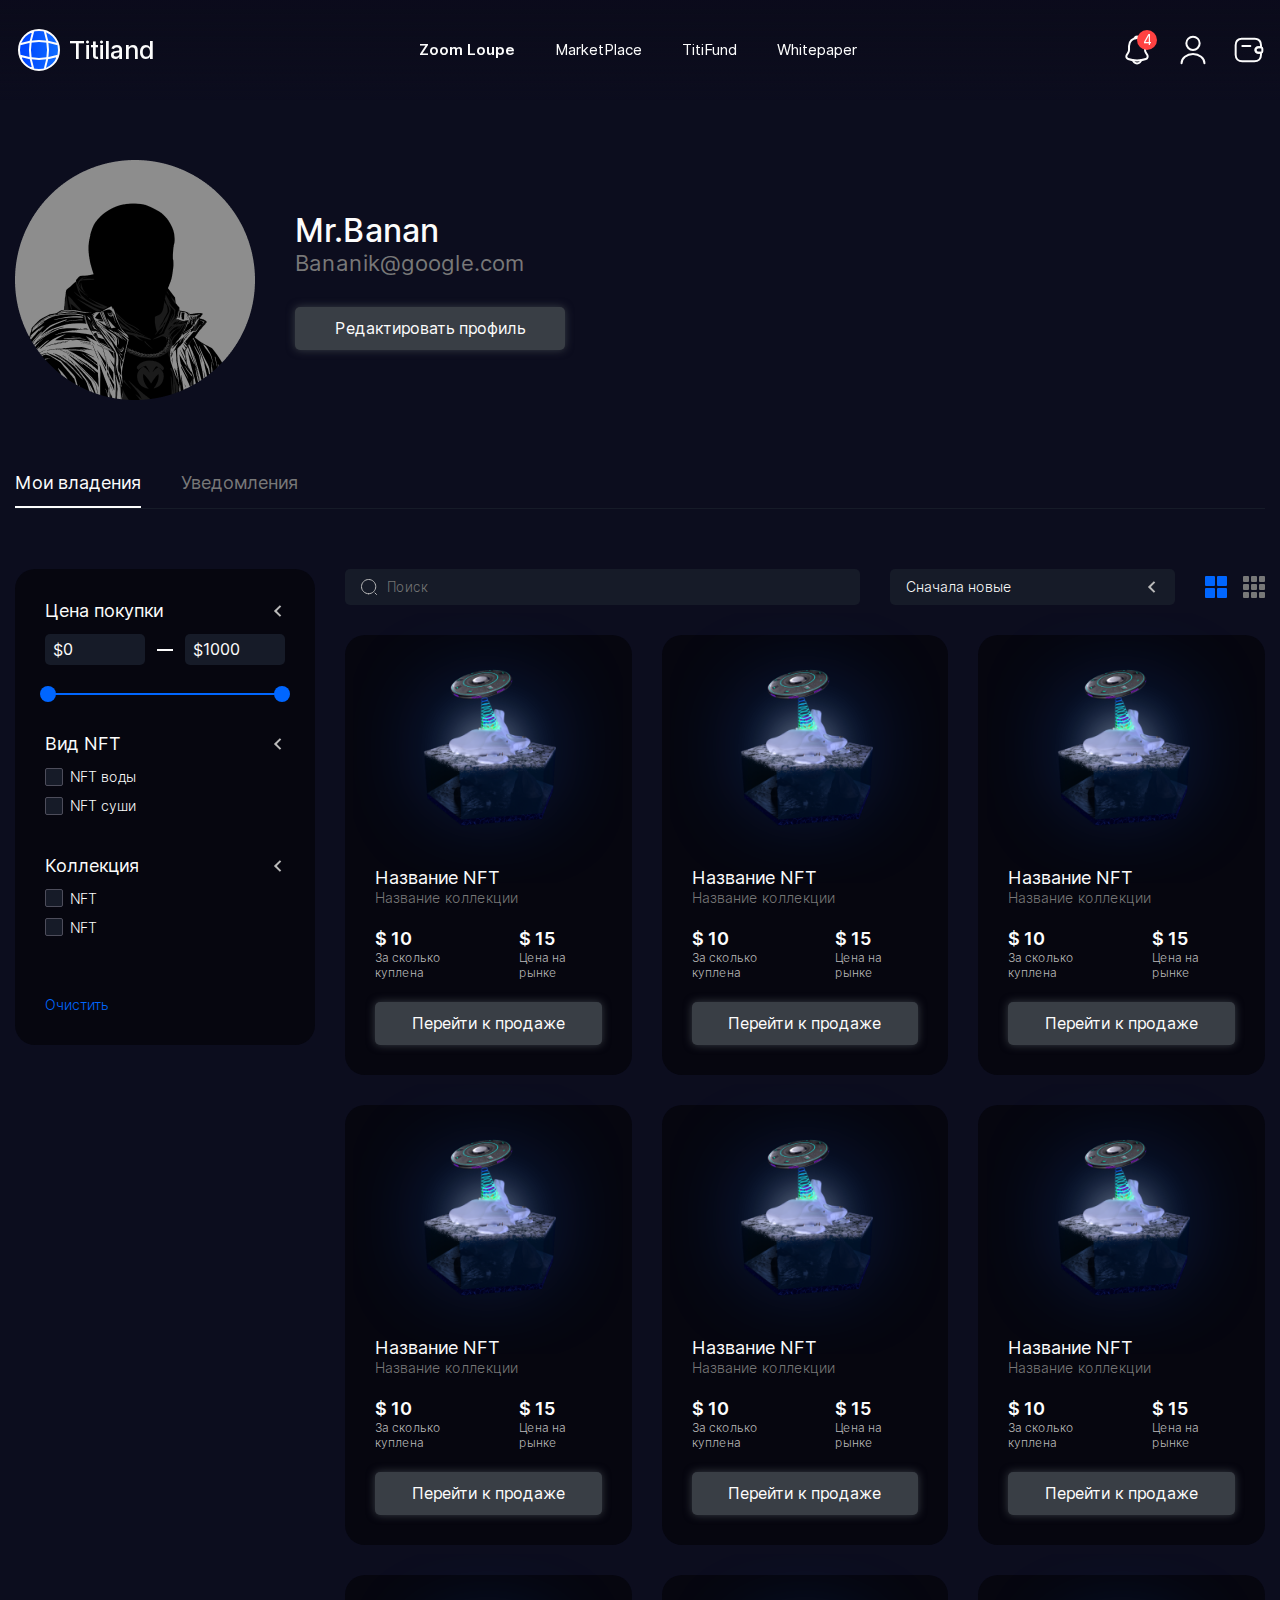
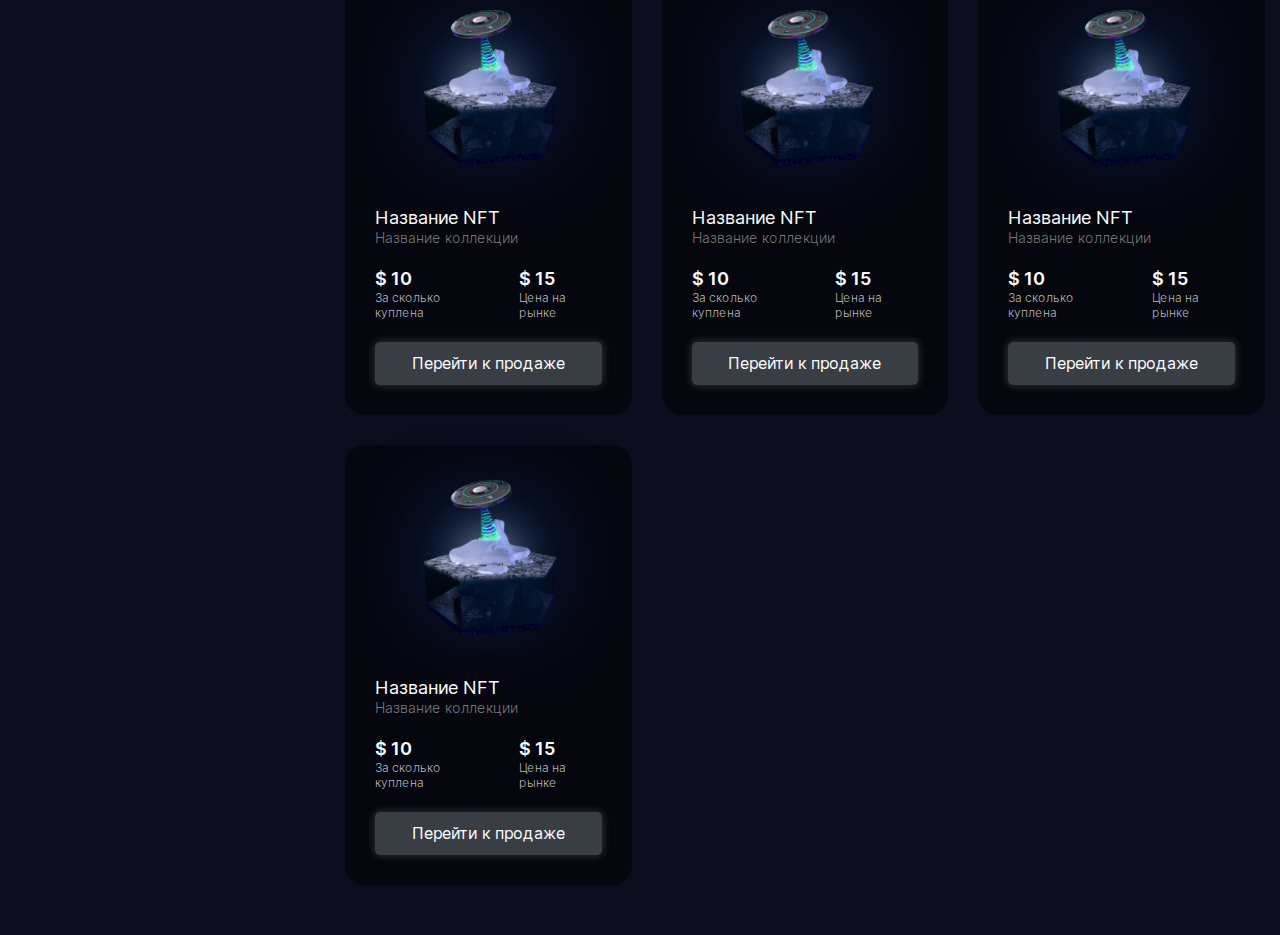
==== profile.html @ 64fe700a "first c" ====
<!DOCTYPE html>
<html lang="ru">

<head>
    <meta charset="UTF-8">
    <meta http-equiv="X-UA-Compatible" content="IE=edge">
    <meta name="viewport" content="width=device-width, initial-scale=1.0">
    <title>Titiland</title>
    <link rel="stylesheet" href="css/style.css">
</head>

<body class="tf">
    <div class="wrapper tf">
        <header class="header">
            <div class="header__container">
                <a class="header__logo logo" href="#">
                    <div class="logo__image">
                        <img src="img/logo.svg" alt="Лого">
                    </div>
                    <div class="logo__name">
                        Titiland
                    </div>
                </a>
                <div class="header__menu menu">
                    <a class="menu__item active" href="/">Zoom Loupe</a>
                    <a class="menu__item" href="#">MarketPlace</a>
                    <a class="menu__item" href="titifund.html">TitiFund</a>
                    <a class="menu__item" href="#">Whitepaper</a>
                </div>
                <div class="header__icons">
                    <a class="header__notification">
                        <img src="img/notification.svg" alt="">
                        <span>4</span>
                    </a>
                    <a class="header__user">
                        <img src="img/user.svg" alt="">
                    </a>
                    <a class="header__wallet">
                        <img src="img/wallet.svg" alt="">
                    </a>
                </div>
                <div class="burger">
                    <span class="bar-top"></span>
                    <span class="bar-mid"></span>
                    <span class="bar-bot"></span>
                </div>
            </div>
        </header>
        <main class="main-profile">
            <div class="main__container">
                <div class="wallet">
                    <div class="wallet__body">
                        <div class="closebtn"></div>
                        <div class="wallet__title">Мой кошелек</div>
                        <div class="wallet__number">0xe1C...B3F5</div>
                        <div class="wallet__value">$0,00 USD</div>
                        <div class="wallet__button btn">Пополнить баланс</div>
                        <div class="wallet__button btn btn-grey">Выйти из кошелька</div>
                    </div>
                </div>
                <div class="notification">
                    <div class="notification__body">
                        <div class="closebtn"></div>
                        <div class="notification__title">Уведомления</div>
                        <div class="notification__items">
                            <div class="notification__null">
                                У вас нет<br> уведомлений
                            </div>
                            <div class="notification__item">
                                <div class="notification__name">
                                    Запрос на покупку NFT
                                </div>
                                <div class="notification__description">
                                    Вам поступило предложение о покупке NFT из вашей коллекции “Название NFT”.
                                </div>
                            </div>
                            <div class="notification__item">
                                <div class="notification__name">
                                    Запрос отклонен
                                </div>
                                <div class="notification__description">
                                    Владелец “Название NFT” отклонил предложение
                                </div>
                            </div>
                            <div class="notification__item">
                                <div class="notification__name">
                                    Запрос отклонен
                                </div>
                                <div class="notification__description">
                                    Владелец “Название NFT” отклонил предложение
                                </div>
                            </div>
                            <div class="notification__item">
                                <div class="notification__name">
                                    Вы купили NFT
                                </div>
                                <div class="notification__description">
                                    Поздравляем! Вы купили “Название NFT”.
                                </div>
                            </div>
                            <div class="notification__item">
                                <div class="notification__name">
                                    Вы продали NFT
                                </div>
                                <div class="notification__description">
                                    Поздравляем! Вы продали “Название NFT” за $100.
                                </div>
                            </div>
                        </div>
                        <div class="notification__button btn btn-grey">Посмотреть все</div>
                    </div>
                </div>
                <div class="profile">
                    <div class="profile__image">
                        <img src="img/profile.png" alt="">
                    </div>
                    <div class="profile__info">
                        <div class="profile__name">
                            Mr.Banan
                        </div>
                        <div class="profile__email">
                            Bananik@google.com
                        </div>
                        <div class="profile__button btn btn-grey">
                            Редактировать профиль
                        </div>
                    </div>
                </div>
                <ul class="p-menu">
                    <li class="p-menu__item edit dn">Редактирование профиля</li>
                    <li class="p-menu__item invent active">Мои владения</li>
                    <li class="p-menu__item notif">Уведомления</li>
                </ul>
                <div class="content">
                    <div class="inventory">
                        <div class="filter__bg"></div>
                        <div class="inventory__filter filter">
                            <div class="filter__title">Фильтры</div>
                            <div class="closebtn"></div>
                            <div class="filter__price">
                                <div class="filter__btn active">
                                    <p>Цена покупки</p>
                                    <span></span>
                                </div>
                                <div class="filter__item active">
                                    <div class="filter__input">
                                        <div>
                                            <input type="number" min="0" max="1000" value="0"
                                                class="filter__price--min">
                                        </div>
                                        <span class="input-line"></span>
                                        <div>
                                            <input type="number" min="0" max="1000" value="1000"
                                                class="filter__price--max">
                                        </div>
                                    </div>
                                    <div class="filter__slider">
                                        <div class="filter__slider-progress">
                                        </div>
                                        <div class="filter__slider--range">
                                            <input type="range" class="max-value" value="0" min="0" max="1000">
                                            <input type="range" class="min-value" value="1000" min="0" max="1000">
                                        </div>
                                    </div>
                                </div>
                            </div>
                            <div class="filter__type-nft">
                                <div class="filter__btn active">
                                    <p>Вид NFT</p>
                                    <span></span>
                                </div>
                                <div class="filter__item active">
                                    <div class="filter__checkbox">
                                        <div class="checkbox-item">
                                            <input type="checkbox" name="type-nft" id="water">
                                            <label for="water">NFT воды</label>
                                        </div>
                                        <div class="checkbox-item">
                                            <input type="checkbox" name="type-nft" id="land">
                                            <label for="land">NFT суши</label>
                                        </div>
                                    </div>
                                </div>
                            </div>
                            <div class="filter__collection">
                                <div class="filter__btn active">
                                    <p>Коллекция</p>
                                    <span></span>
                                </div>
                                <div class="filter__item active">
                                    <div class="filter__checkbox">
                                        <div class="checkbox-item">
                                            <input type="checkbox" name="collection" id="collection1">
                                            <label for="collection1">NFT</label>
                                        </div>
                                        <div class="checkbox-item">
                                            <input type="checkbox" name="collection" id="collection2">
                                            <label for="collection2">NFT</label>
                                        </div>
                                    </div>
                                </div>
                            </div>
                            <div class="filter__clear"><span>Очистить</span></div>

                        </div>
                        <div class="inventory__sort sort">
                            <div class="sort__search">
                                <span>
                                    <img src="img/search.svg" alt="">
                                </span>
                                <input type="text" class="input__search" placeholder="Поиск">
                            </div>
                            <div class="sort__by by-sort">
                                <div class="by-sort__main">Сначала новые</div>
                                <span></span>
                                <div class="by-sort__menu">
                                    <div class="by-sort__item active">Сначала новые</div>
                                    <div class="by-sort__item">Сначала старые</div>
                                    <div class="by-sort__item">Сначала дешевые</div>
                                    <div class="by-sort__item">Сначала дорогие</div>
                                </div>
                            </div>
                            <div class="sort__filter">Фильтр</div>
                            <div class="sort__size">
                                <div class="sort__size-big active">
                                    <div></div>
                                    <div></div>
                                    <div></div>
                                    <div></div>
                                </div>
                                <div class="sort__size-small">
                                    <div></div>
                                    <div></div>
                                    <div></div>
                                    <div></div>
                                    <div></div>
                                    <div></div>
                                    <div></div>
                                    <div></div>
                                    <div></div>
                                </div>

                            </div>
                        </div>
                        <div class="inventory__items">
                            <div class="inventory__item item-inventory">
                                <div class="item-inventory__image bg-image">
                                    <img src="img/nft.png" alt="">
                                </div>
                                <div class="item-inventory__name">
                                    Название NFT
                                </div>
                                <div class="item-inventory__collection">
                                    Название коллекции
                                </div>
                                <div class="item-inventory__price">
                                    <div class="item-inventory__bought">
                                        <div class="item-inventory__value">$ 10</div>
                                        <div class="item-inventory__discription">За сколько куплена</div>
                                    </div>
                                    <div class="item-inventory__now">
                                        <div class="item-inventory__value">$ 15</div>
                                        <div class="item-inventory__discription">Цена на рынке</div>
                                    </div>
                                </div>
                                <div class="item-inventory__button btn btn-grey">Перейти к продаже</div>
                            </div>
                            <div class="inventory__item item-inventory">
                                <div class="item-inventory__image bg-image">
                                    <img src="img/nft.png" alt="">
                                </div>
                                <div class="item-inventory__name">
                                    Название NFT
                                </div>
                                <div class="item-inventory__collection">
                                    Название коллекции
                                </div>
                                <div class="item-inventory__price">
                                    <div class="item-inventory__bought">
                                        <div class="item-inventory__value">$ 10</div>
                                        <div class="item-inventory__discription">За сколько куплена</div>
                                    </div>
                                    <div class="item-inventory__now">
                                        <div class="item-inventory__value">$ 15</div>
                                        <div class="item-inventory__discription">Цена на рынке</div>
                                    </div>
                                </div>
                                <div class="item-inventory__button btn btn-grey">Перейти к продаже</div>
                            </div>
                            <div class="inventory__item item-inventory">
                                <div class="item-inventory__image bg-image">
                                    <img src="img/nft.png" alt="">
                                </div>
                                <div class="item-inventory__name">
                                    Название NFT
                                </div>
                                <div class="item-inventory__collection">
                                    Название коллекции
                                </div>
                                <div class="item-inventory__price">
                                    <div class="item-inventory__bought">
                                        <div class="item-inventory__value">$ 10</div>
                                        <div class="item-inventory__discription">За сколько куплена</div>
                                    </div>
                                    <div class="item-inventory__now">
                                        <div class="item-inventory__value">$ 15</div>
                                        <div class="item-inventory__discription">Цена на рынке</div>
                                    </div>
                                </div>
                                <div class="item-inventory__button btn btn-grey">Перейти к продаже</div>
                            </div>
                            <div class="inventory__item item-inventory">
                                <div class="item-inventory__image bg-image">
                                    <img src="img/nft.png" alt="">
                                </div>
                                <div class="item-inventory__name">
                                    Название NFT
                                </div>
                                <div class="item-inventory__collection">
                                    Название коллекции
                                </div>
                                <div class="item-inventory__price">
                                    <div class="item-inventory__bought">
                                        <div class="item-inventory__value">$ 10</div>
                                        <div class="item-inventory__discription">За сколько куплена</div>
                                    </div>
                                    <div class="item-inventory__now">
                                        <div class="item-inventory__value">$ 15</div>
                                        <div class="item-inventory__discription">Цена на рынке</div>
                                    </div>
                                </div>
                                <div class="item-inventory__button btn btn-grey">Перейти к продаже</div>
                            </div>
                            <div class="inventory__item item-inventory">
                                <div class="item-inventory__image bg-image">
                                    <img src="img/nft.png" alt="">
                                </div>
                                <div class="item-inventory__name">
                                    Название NFT
                                </div>
                                <div class="item-inventory__collection">
                                    Название коллекции
                                </div>
                                <div class="item-inventory__price">
                                    <div class="item-inventory__bought">
                                        <div class="item-inventory__value">$ 10</div>
                                        <div class="item-inventory__discription">За сколько куплена</div>
                                    </div>
                                    <div class="item-inventory__now">
                                        <div class="item-inventory__value">$ 15</div>
                                        <div class="item-inventory__discription">Цена на рынке</div>
                                    </div>
                                </div>
                                <div class="item-inventory__button btn btn-grey">Перейти к продаже</div>
                            </div>
                            <div class="inventory__item item-inventory">
                                <div class="item-inventory__image bg-image">
                                    <img src="img/nft.png" alt="">
                                </div>
                                <div class="item-inventory__name">
                                    Название NFT
                                </div>
                                <div class="item-inventory__collection">
                                    Название коллекции
                                </div>
                                <div class="item-inventory__price">
                                    <div class="item-inventory__bought">
                                        <div class="item-inventory__value">$ 10</div>
                                        <div class="item-inventory__discription">За сколько куплена</div>
                                    </div>
                                    <div class="item-inventory__now">
                                        <div class="item-inventory__value">$ 15</div>
                                        <div class="item-inventory__discription">Цена на рынке</div>
                                    </div>
                                </div>
                                <div class="item-inventory__button btn btn-grey">Перейти к продаже</div>
                            </div>
                            <div class="inventory__item item-inventory">
                                <div class="item-inventory__image bg-image">
                                    <img src="img/nft.png" alt="">
                                </div>
                                <div class="item-inventory__name">
                                    Название NFT
                                </div>
                                <div class="item-inventory__collection">
                                    Название коллекции
                                </div>
                                <div class="item-inventory__price">
                                    <div class="item-inventory__bought">
                                        <div class="item-inventory__value">$ 10</div>
                                        <div class="item-inventory__discription">За сколько куплена</div>
                                    </div>
                                    <div class="item-inventory__now">
                                        <div class="item-inventory__value">$ 15</div>
                                        <div class="item-inventory__discription">Цена на рынке</div>
                                    </div>
                                </div>
                                <div class="item-inventory__button btn btn-grey">Перейти к продаже</div>
                            </div>
                            <div class="inventory__item item-inventory">
                                <div class="item-inventory__image bg-image">
                                    <img src="img/nft.png" alt="">
                                </div>
                                <div class="item-inventory__name">
                                    Название NFT
                                </div>
                                <div class="item-inventory__collection">
                                    Название коллекции
                                </div>
                                <div class="item-inventory__price">
                                    <div class="item-inventory__bought">
                                        <div class="item-inventory__value">$ 10</div>
                                        <div class="item-inventory__discription">За сколько куплена</div>
                                    </div>
                                    <div class="item-inventory__now">
                                        <div class="item-inventory__value">$ 15</div>
                                        <div class="item-inventory__discription">Цена на рынке</div>
                                    </div>
                                </div>
                                <div class="item-inventory__button btn btn-grey">Перейти к продаже</div>
                            </div>
                            <div class="inventory__item item-inventory">
                                <div class="item-inventory__image bg-image">
                                    <img src="img/nft.png" alt="">
                                </div>
                                <div class="item-inventory__name">
                                    Название NFT
                                </div>
                                <div class="item-inventory__collection">
                                    Название коллекции
                                </div>
                                <div class="item-inventory__price">
                                    <div class="item-inventory__bought">
                                        <div class="item-inventory__value">$ 10</div>
                                        <div class="item-inventory__discription">За сколько куплена</div>
                                    </div>
                                    <div class="item-inventory__now">
                                        <div class="item-inventory__value">$ 15</div>
                                        <div class="item-inventory__discription">Цена на рынке</div>
                                    </div>
                                </div>
                                <div class="item-inventory__button btn btn-grey">Перейти к продаже</div>
                            </div>
                            <div class="inventory__item item-inventory">
                                <div class="item-inventory__image bg-image">
                                    <img src="img/nft.png" alt="">
                                </div>
                                <div class="item-inventory__name">
                                    Название NFT
                                </div>
                                <div class="item-inventory__collection">
                                    Название коллекции
                                </div>
                                <div class="item-inventory__price">
                                    <div class="item-inventory__bought">
                                        <div class="item-inventory__value">$ 10</div>
                                        <div class="item-inventory__discription">За сколько куплена</div>
                                    </div>
                                    <div class="item-inventory__now">
                                        <div class="item-inventory__value">$ 15</div>
                                        <div class="item-inventory__discription">Цена на рынке</div>
                                    </div>
                                </div>
                                <div class="item-inventory__button btn btn-grey">Перейти к продаже</div>
                            </div>
                        </div>
                    </div>
                    <div class="p-notification dn">
                        <div class="p-notification__input filter__checkbox">
                            <input type="checkbox" id="access">
                            <label for="access">
                                Разрешить уведомления
                            </label>
                        </div>
                        <div class="p-notification__input filter__checkbox">
                            <input type="checkbox" id="sound">
                            <label for="sound">
                                Получать уведомления со звуком
                            </label>
                        </div>
                        <div class="p-notification__input filter__checkbox">
                            <input type="checkbox" id="noname">
                            <label for="noname">
                                Получать уведомления со звуком
                            </label>
                        </div>
                    </div>
                    <div class="editing dn">
                        <div class="editing__input">
                            <label for="p-name">
                                Никнейм
                            </label>
                            <div class="input-edit"><input type="text" id="p-name"></div>
                        </div>
                        <div class="editing__input">
                            <label for="p-email">
                                Электронная почта
                            </label>
                            <div class="input-edit"><input type="text" id="p-email"></div>
                        </div>
                        <div class="editing__buttons">
                            <div class="editing__button--save btn">Сохранить</div>
                            <div class="editing__button--clear btn btn-grey">Отменить</div>
                        </div>
                    </div>
                </div>
            </div>
        </main>
    </div>
</body>
<script src="js/script.js"></script>
<script src="js/profile.js"></script>

</html>
---- css/style.css ----
@charset "UTF-8";

/*/////////////////////////////// Шрифты ///////////////////////////////*/
@font-face {
  font-family: "Inter";
  font-style: normal;
  font-weight: 400;
  font-display: swap;
  src: url("../fonts/Inter-Light.woff2") format("woff2"), url("../fonts/Inter-Light.woff") format("woff");
}

@font-face {
  font-family: "Inter";
  font-style: normal;
  font-weight: 500;
  font-display: swap;
  src: url("../fonts/Inter-Regular.woff2") format("woff2"), url("../fonts/Inter-Regular.woff") format("woff");
}

@font-face {
  font-family: "Inter";
  font-style: normal;
  font-weight: 600;
  font-display: swap;
  src: url("../fonts/Inter-Medium.woff2") format("woff2"), url("../fonts/Inter-Medium.woff") format("woff");
}

@font-face {
  font-family: "Inter";
  font-style: normal;
  font-weight: 700;
  font-display: swap;
  src: url("../fonts/Inter-SemiBold.woff2") format("woff2"), url("../fonts/Inter-SemiBold.woff") format("woff");
}

@font-face {
  font-family: "Inter";
  font-style: normal;
  font-weight: 800;
  font-display: swap;
  src: url("../fonts/Inter-Bold.woff2") format("woff2"), url("../fonts/Inter-Bold.woff") format("woff");
}

@font-face {
  font-family: "Inter";
  font-style: normal;
  font-weight: 900;
  font-display: swap;
  src: url("../fonts/Inter-ExtraBold.woff2") format("woff2"), url("../fonts/Inter-ExtraBold.woff") format("woff");
}

/*/////////////////////////////// Шрифты ///////////////////////////////*/
/*
//
*/
/*/////////////////////////////// Обнуление ///////////////////////////////*/
* {
  padding: 0;
  margin: 0;
  border: 0;
}

*,
*:before,
*:after {
  -moz-box-sizing: border-box;
  -webkit-box-sizing: border-box;
  box-sizing: border-box;
}

:focus,
:active {
  outline: none;
}

nav,
footer,
header,
aside {
  display: block;
}

html,
body {
  height: 100%;
  width: 100%;
  font-size: 100%;
  line-height: 1;
  font-size: 14px;
  -ms-text-size-adjust: 100%;
  -moz-text-size-adjust: 100%;
  -webkit-text-size-adjust: 100%;
  font-family: "Inter", sans-serif;
  background-color: #0c0d1e;
  color: #fcfcfc;
}

input,
button,
textarea {
  font-family: inherit;
}

input::-ms-clear {
  display: none;
}

button {
  cursor: pointer;
}

button::-moz-focus-inner {
  padding: 0;
  border: 0;
}

a,
a:visited,
a:hover {
  text-decoration: none;
  color: unset;
  cursor: pointer;
}

a:focus,
a:active {
  outline: none;
  color: unset;
}

a,
label {
  -webkit-tap-highlight-color: transparent;
}

ul li {
  list-style: none;
}

img {
  vertical-align: top;
}

h1,
h2,
h3,
h4,
h5,
h6 {
  font-size: inherit;
  font-weight: inherit;
}

img,
video {
  pointer-events: none;
  -moz-user-select: none;
  -webkit-user-select: none;
  -ms-user-select: none;
  user-select: none;
}

/*/////////////////////////////// Обнуление ///////////////////////////////*/
/*
//
*/
/*///////////////////////// Бургер /////////////////////////*/
.burger {
  display: none;
  background: transparent;
  border: 1px solid transparent;
  margin: 0 0 0 20px;
  position: relative;
  z-index: 3;
}

.burger:focus {
  outline-width: 0;
}

.burger [class*="bar-"] {
  background: #fff;
  display: block;
  -webkit-transform: rotate(0deg);
  transform: rotate(0deg);
  -webkit-transition: 0.4s ease transform;
  transition: 0.4s ease transform;

  border-radius: 8px;
  height: 2px;
  width: 33px;
  margin-bottom: 6px;
}

.burger .bar-bot {
  margin-bottom: 0;
}

.opened .bar-top {
  -webkit-transform: rotate(45deg);
  transform: rotate(45deg);
  -webkit-transform-origin: 15% 15%;
  transform-origin: 15% 15%;
}

.opened .bar-mid {
  opacity: 0;
}

.opened .bar-bot {
  -webkit-transform: rotate(45deg);
  transform: rotate(-45deg);
  -webkit-transform-origin: 15% 95%;
  transform-origin: 15% 95%;
}

/*///////////////////////// Бургер /////////////////////////*/
/*
//
*/
/*///////////////////////// Основные /////////////////////////*/
[class *="__container"] {
  max-width: 1430px;
  padding: 0 15px;
  margin: 0 auto;
}

.btn {
  cursor: pointer;
  padding: 12px 40px;
  text-align: center;

  background: #0066FF;
  box-shadow: 0px 0px 8px #0066FF;
  color: #fcfcfc;
  border-radius: 5px;

  font-weight: 500;
  font-size: 16px;
  line-height: calc(19/16);
  white-space: nowrap;
}

.btn-grey {
  background: #393E45;
  box-shadow: 0px 0px 8px #393E45;
}

.closebtn {
  position: absolute;
  top: 30px;
  right: 30px;
  width: 25px;
  height: 25px;
  cursor: pointer;
}

.closebtn::after,
.closebtn::before {
  content: "";
  position: absolute;
  height: 1px;
  width: 34px;
  background-color: #BABABA;
}

.closebtn::after {
  top: 50%;
  left: 50%;
  transform: translate(-50%, -50%) rotate(45deg);
}

.closebtn::before {
  bottom: 50%;
  left: 50%;
  transform: translate(-50%, -50%) rotate(-45deg);
}

.warning {
  display: flex;
  padding: 10px 30px;
  gap: 10px;
  background: #CC2B2B;
  box-shadow: 0px 0px 2px rgba(255, 0, 0, 0.8);
  border-radius: 5px;
  position: absolute;
  top: 130px;
  left: 50%;
  transform: translateX(-50%);
  white-space: nowrap;
  align-items: center;
  font-weight: 500;
  font-size: 18px;
  line-height: calc(22/18);
  color: #FFFFFF;
}

.wrapper {
  min-height: 100%;
}

.main {
  width: 100vw;
  height: 100vh;
  overflow: hidden;
  position: relative;
}

.main__container {
  width: 100%;
  height: 100%;
  position: relative;
}

.overflow--hide {
  overflow: hidden;
}

/*///////////////////////// Основные /////////////////////////*/
/*
//
*/
/*///////////////////////// Хедр /////////////////////////*/
.header {
  position: fixed;
  z-index: 5;
  top: 0;
  left: 0;
  height: 100px;
  width: 100%;
  background: linear-gradient(180deg, rgba(11, 11, 26, 0.7) 8%, rgba(11, 11, 26, 0.48) 46.33%, rgba(14, 14, 14, 0) 100%);
}

.header__container {
  display: flex;
  height: 100%;
  width: 100%;
  align-items: center;
}

.header__logo {
  position: relative;
  z-index: 3;
}

.logo {
  display: flex;
  align-items: center;
}

.logo__image {}

.logo__image img {}

.logo__name {
  font-weight: 600;
  font-size: 25px;
  line-height: 30px;
  margin: 0 0 0 6px;
}

.header__menu {
  flex: 1 1 auto;
}

.menu {
  padding: 0 40px;
  display: flex;
  justify-content: center;
  gap: 40px;
}

.menu__item {
  font-weight: 500;
  font-size: 15px;
  line-height: calc(18/15);
  white-space: nowrap;
}

.menu__item.active {
  font-weight: 700;
}

.header__button {
  position: relative;
  z-index: 3;
}

.header__icons {
  position: relative;
  z-index: 3;
  display: flex;
  gap: 24px;
}

.header__notification {
  position: relative;
}

.header__notification span {
  pointer-events: none;
  font-weight: 500;
  font-size: 14px;
  display: flex;
  align-items: center;
  justify-content: center;
  width: 20px;
  height: 20px;

  background: #FF4242;
  border-radius: 50%;
  position: absolute;
  top: -4px;
  right: -4px;
}

.header__icons a {
  cursor: pointer;
}

@media screen and (max-width:425px) {
  .logo__name {
    display: none;
  }

  .btn {
    font-size: 14px;
  }
}

@media screen and (max-width:300px) {
  .header__icons {
    gap: 14px;
  }

  .header__icons a {
    width: 28px;
  }

  .header__icons img {
    width: 100%;
  }
}

/*///////////////////////// Основные /////////////////////////*/
/*
//
*/
/*///////////////////////// Меню на мобилке /////////////////////////*/
@media screen and (max-width: 950px) {
  .menu {
    gap: 25px;
  }
}

@media screen and (max-width: 900px) {
  .burger {
    display: block;
  }

  .header__logo {
    flex: 1 1 auto;
  }

  .menu {
    padding: 120px 0;
    position: absolute;
    left: 0;
    top: 0;
    width: 100%;
    height: auto;
    flex-direction: column;
    align-items: center;
    opacity: 0;
    overflow: auto;

    background: rgba(5, 5, 12, 1);

    transition: transform 0.8s ease, opacity 0.8s ease;
    transform: translate(0, -100%);
  }

  .menu__item {
    font-size: 20px;
  }

  .header.opened .menu {
    opacity: 1;
    transform: translate(0);
  }
}

/*///////////////////////// Меню на мобилке /////////////////////////*/
/*
//
*/
/*///////////////////////// Меню на мобилке /////////////////////////*/
/*
//
*/
/*///////////////////////// Футер /////////////////////////*/
.footer {
  padding: 45px 0;
  position: fixed;
  bottom: 0;
  left: 0;
  width: 100%;
}

.footer__container {
  display: flex;
  justify-content: space-between;
  align-items: center;
}

.footer__switch {
  display: flex;
  background: rgba(0, 0, 0, 0.6);
  border-radius: 5px;

  font-weight: 500;
  font-size: 14px;
  line-height: calc(17/14);
}

.footer__user,
.footer__explorer {
  cursor: pointer;
  padding: 8px 40px;
}

.footer__switch .active {
  background: linear-gradient(92.61deg, #0047FF 16.48%, #1070FF 100.86%);
  box-shadow: 0px 0px 8px #0066FF;
  border-radius: 5px;
}

.footer__buttons {
  display: flex;
  gap: 12px;
}

.footer__buttons a {
  cursor: pointer;
  width: 42px;
  height: 42px;

  display: flex;
  align-items: center;
  justify-content: center;

  background: linear-gradient(92.61deg, #0047FF 16.48%, #1070FF 100.86%);
  box-shadow: 0px 0px 8px #0066FF;
  border-radius: 50%;
}

@media screen and (max-width: 768px) {
  .footer {
    padding: 25px 0;
  }
}

@media screen and (max-width: 525px) {

  .footer__user,
  .footer__explorer {
    cursor: pointer;
    padding: 8px 20px;
  }

  .footer__switch {
    display: none;
  }

  .footer__container {
    justify-content: center;
  }
}

/*///////////////////////// Футер /////////////////////////*/
/*
//
*/
/*///////////////////////// Регистрация /////////////////////////*/
.registration {
  position: absolute;
  z-index: 5;
  top: 50%;
  left: 50%;
  transform: translate(-50%, -50%);

  width: min(570px, 90%);
  padding: 80px 16px;

  display: flex;
  flex-direction: column;
  align-items: center;

  background: rgba(5, 5, 12, 0.9);
  border-radius: 20px;
}

.registration__title {
  font-weight: 500;
  font-size: 26px;
  line-height: clac(31/26);
  margin: 0 0 24px 0;
}

.registration input {
  margin: 0 0 12px 0;
  font-weight: 400;
  font-size: 16px;
  line-height: calc(19/16);
  color: #fcfcfc;

  padding: 12px 0 12px 20px;
  background: #161B28;
  border-radius: 5px;
}

.registration__button {
  margin: 12px 0 0 0;
  padding: 12px 0;

  text-align: center;
}

.registration__button,
.registration input {
  max-width: 330px;
  width: 100%;
}

@media screen and (max-width: 550px) {
  .registration {
    padding: 60px 16px;
  }

  .registration__title {
    font-size: 20px;
  }

  .registration__button,
  .registration input {
    font-size: 14px;
    padding: 10px;
  }
}

/*///////////////////////// Регистрация /////////////////////////*/
/*
//
*/
/*///////////////////////// Коллекция /////////////////////////*/
.collection {
  position: absolute;
  z-index: 5;
  left: 50%;
  top: 50%;
  transform: translate(-50%, -50%);

  background: rgba(5, 5, 12, 0.9);
  border-radius: 20px;
  padding: 30px;
  width: min(410px, 100%);
}

.collection__image {
  width: min(100%, 180px);
  margin: 0 auto;
  position: relative;
}

.bg-image {
  position: relative;
  pointer-events: none;
}

.bg-image::after,
.bg-image::before {
  content: "";
  position: absolute;
  z-index: 1;
  top: 50%;
  left: 50%;
  transform: translate(-50%, -50%);
  width: 130%;
  height: 130%;
}

.bg-image::after {
  background: url("../img/nft_blur.svg") no-repeat;
  background-position: center;
  background-size: contain;
}

.bg-image::before {
  background: url("../img/nft_blur2.svg") no-repeat;
  background-position: center;
  background-size: contain;
  width: 180%;
  height: 180%;
}

.bg-image img {
  width: 100%;
  position: relative;
  z-index: 2;
}

.collection__name {
  font-weight: 600;
  font-size: 22px;
  line-height: calc(27/22);

  margin: 18px 0 4px 0;
}

.collection__info {
  font-weight: 400;
  font-size: 14px;
  line-height: calc(17/14);
  color: #787878;
}

.collection__stats {
  margin: 22px 0;
}

.stats-collection {
  display: flex;
  gap: 32px;
}

.stats-collection__count {}

.stats-collection__bought {}

.stats-collection__price {}

.stats-collection__value {
  font-weight: 700;
  font-size: 18px;
  line-height: calc(22/18);
}

.stats-collection__description {
  font-weight: 400;
  font-size: 12px;
  line-height: calc(15/12);
  color: #BABABA;
  white-space: nowrap;
}

.collection__button {}

@media screen and (max-width: 425px) {
  .collection {
    top: auto;
    bottom: 0;
    left: 0;
    transform: translate(0);
    padding: 20px;
  }

  .collection__name {
    font-size: 20px;
  }

  .closebtn {
    top: 20px;
    right: 20px;
  }

  .stats-collection {
    gap: 16px;
  }

  .stats-collection__value {
    font-size: 16px;
  }
}

/*///////////////////////// Коллекция /////////////////////////*/
/*
//
*/
/*///////////////////////// Карточка продукта /////////////////////////*/
.nft-card {
  position: absolute;
  z-index: 5;
  left: 50%;
  top: 50%;
  transform: translate(-50%, -50%);

  background: rgba(5, 5, 12, 0.9);
  border-radius: 20px;
  padding: 30px;
  width: min(543px, 100%);

  display: flex;
  align-items: center;
  gap: 32px;
}

.closebtn {}

.nft-card__info {
  flex: 1 1 auto;
}

.nft-card__status {
  display: inline-block;
  padding: 2px 12px;

  background: #039500;
  border-radius: 100px;

  font-weight: 500;
  font-size: 12px;
  line-height: calc(15/12);


  margin: 0 0 14px 0;
}

.nft-card__name {
  font-weight: 600;
  font-size: 22px;
  line-height: calc(27/22);
  margin: 0 0 4px 0;

  white-space: nowrap;
}

.nft-card__collection {
  font-weight: 400;
  font-size: 14px;
  line-height: calc(17/14);
  color: #787878;
  margin: 0 0 22px 0;

  white-space: nowrap;
}

.nft-card__price {
  margin: 0 0 22px 0;
}

.price-nft-card {
  display: flex;
  gap: 32px;
}

.price-nft-card__item {}

.price-nft-card__value {
  font-weight: 700;
  font-size: 18px;
  line-height: calc(22/18);
}

.price-nft-card__description {
  white-space: nowrap;

  font-weight: 400;
  font-size: 12px;
  line-height: calc(15/12);
  color: #BABABA;
}

.nft-card__button {
  white-space: nowrap;
  padding: 12px 10px;
}

.nft-card__image {
  padding: 0 16px;
  flex: 0 0 190px;
}


@media screen and (max-width: 425px) {
  .nft-card {
    flex-direction: column-reverse;
    align-items: stretch;
    top: auto;
    bottom: 0;
    left: 0;
    transform: translate(0);
    padding: 20px;
  }

  .nft-card__image {
    width: 190px;
    margin: 0 auto;
  }

  .nft-card__collection {
    margin: 0 0 16px 0;
  }

  .nft-card__button {
    margin: 16px 0 0 0;
  }

  .nft-card__name {
    font-size: 20px;
  }

  .price-nft-card__value {
    font-size: 16px;
  }

}

.sale .nft-card__status {
  background: #DC7700;
}

.bought .nft-card__status {
  background: #CC2B2B;
}

.bought .nft-card__button:last-child {
  margin: 12px 0 0 0;
}

/*///////////////////////// Карточка продукта /////////////////////////*/
/*
//
*/
/*///////////////////////// Карточка покупки /////////////////////////*/
.minting {
  width: min(610px, 100%);
  padding: 60px 0;
  background: rgba(5, 5, 12, 0.9);
  border-radius: 20px;

  position: absolute;
  z-index: 5;
  top: 50%;
  left: 50%;
  transform: translate(-50%, -50%);
}

.minting__container {
  max-width: 330px;
  padding: 0;
}

.minting__title {
  font-weight: 500;
  font-size: 26px;
  line-height: calc(31/26);
  text-align: center;

  margin: 0 0 4px 0;
}

.minting__collection {
  font-weight: 500;
  font-size: 18px;
  line-height: calc(22/18);

  color: #787878;
  text-align: center;

  margin: 0 0 28px 0;
}

.minting__count,
.minting__price {
  display: flex;
  justify-content: space-between;
  align-items: center;

  padding: 12px 20px;
  background: #161B28;
  border-radius: 5px;

  margin: 0 0 12px 0;
}

.minting__description {
  flex: 1 1 auto;
  font-weight: 400;
  font-size: 16px;
  line-height: 19px;
  color: #BABABA;
}

.minting__value {
  font-weight: 700;
  font-size: 16px;
  line-height: 1;
}

.minting__count .minting__value {
  margin: 0 10px;
}

.plus,
.minus {
  width: 16px;
  height: 16px;
  border-radius: 50%;

  display: flex;
  align-items: center;
  justify-content: center;

  border: 1px solid #4D4D5B;
  position: relative;

  line-height: 0;
  cursor: pointer;
}

.plus::after,
.plus::before,
.minus::after {
  content: "";
  position: absolute;

  background: #4D4D5B;
  top: 50%;
  left: 50%;
  transform: translate(-50%, -50%);
}

.plus::after {
  width: 6px;
  height: 1px;
}

.plus::before {
  width: 1px;
  height: 6px;
}

.minus::after {
  width: 6px;
  height: 1px;
}


.plus.active::after,
.plus.active::before,
.minus.active::after {
  background: #fcfcfc;
}

.plus.active,
.minus.active {
  border-color: #fcfcfc;
}

.minting__price {}

.minting__button {
  margin: 16px 0 12px 0;
}

.minting__info {
  font-weight: 400;
  font-size: 12px;
  line-height: calc(15/12);

  color: #787878;
  text-align: center;
}

@media screen and (max-width: 425px) {
  .minting {
    top: auto;
    bottom: 0;
    left: 0;
    transform: translate(0);
    padding: 30px 16px;
  }

  .minting__title,
  .minting__collection {
    text-align: start;
  }

  .minting__title {
    font-size: 20px;
  }

  .minting__collection {
    font-size: 14px;
  }

  .minting .closebtn {
    top: 30px;
    right: 16px;
  }
}

/*///////////////////////// Карточка покупки /////////////////////////*/
/*
//
*/
/*///////////////////////// Кошелек /////////////////////////*/
.wallet {
  position: absolute;
  top: 100px;
  right: 15px;
  z-index: 15;

  width: min(372px, 100%);
}

.wallet__body {
  position: fixed;
  padding: 30px;
  width: min(372px, 100%);

  transform: translateX(200%);
  visibility: hidden;
  transition: transform 0.5s linear, visibility 0.5s ease;

  background: rgba(5, 5, 12, 0.9);
  border-radius: 20px;

  overflow: hidden;
}

.wallet__title {
  font-weight: 500;
  font-size: 26px;
  line-height: calc(31/26);
}

.wallet__number {
  font-weight: 500;
  font-size: 14px;
  line-height: calc(17/14);
  color: #787878;
}

.wallet__value {
  font-weight: 700;
  font-size: 18px;
  line-height: calc(22/18);

  margin: 28px 0 16px 0;
}

.wallet__button {
  margin: 12px 0 0 0;
}

@media screen and (max-width: 425px) {
  .wallet {}

  .wallet__body {
    bottom: 0;
    left: 0;
    width: 100%;
    padding: 30px 16px;
  }

  .wallet__title {
    font-size: 20px;
  }

  .wallet__value {
    font-size: 16px;
  }

  .wallet .closebtn {
    top: 30px;
    right: 16px;
  }
}

/*///////////////////////// Кошелек /////////////////////////*/
/*
//
*/
/*///////////////////////// Уведомления /////////////////////////*/
.notification {
  position: absolute;
  z-index: 15;
  top: 100px;
  right: 15px;
  width: 352px;
  height: 100px;
}

.notification__body {
  width: 352px;
  min-height: 300px;
  height: min(610px, calc(100vh - 190px));

  position: fixed;

  background: rgba(5, 5, 12, 0.9);
  border-radius: 20px;

  display: flex;
  flex-direction: column;
  transform: translateX(200%);
  visibility: hidden;
  transition: transform 0.5s linear, visibility 0.5s ease;

  overflow: hidden;
}

.notification__title {
  font-weight: 500;
  font-size: 26px;
  line-height: calc(31/26);

  padding: 30px;
}

.notification__items {
  display: flex;
  flex-direction: column;
  flex-wrap: wrap;
  flex: 1 1 auto;
  overflow: auto;
  -ms-overflow-style: none;
  scrollbar-width: none;
}

.notification__items::-webkit-scrollbar {
  display: none;
}


.notification__null {
  display: none;
  margin: auto 0;
  font-weight: 400;
  font-size: 16px;
  line-height: 1.3;
  text-align: center;

  color: #787878;
}

.notification__item {
  padding: 15px 30px;
  position: relative;

  cursor: pointer;
  /* display: none; */
}

.notification__item:hover {
  background: #161B28;
}

.notification__item::before {
  content: "";
  position: absolute;
  top: 0;
  left: 0;
  width: 100%;
  height: 1px;
  background: #161B28;
}

.notification__item:last-child::after {
  content: "";
  position: absolute;
  bottom: 0;
  left: 0;
  width: 100%;
  height: 1px;
  background: #161B28;
}

.notification__name {
  font-weight: 500;
  font-size: 18px;
  line-height: calc(22/18);
}

.notification__description {
  font-weight: 400;
  font-size: 14px;
  line-height: calc(17/14);

  color: #BABABA;
}

.notification__button {
  margin: 30px;
}

@media screen and (max-width: 425px) {
  .notification__body {
    width: 100%;
    top: auto;
    bottom: 0;
    right: auto;
    left: 0;

    min-height: 375px;
    height: min(590px, calc(100vh - 190px));
  }

  .notification__title {
    padding: 16px 30px;
    font-size: 20px;
  }

  .notification__button {
    padding: 16px 30px;
  }

  .notification__item {
    padding: 15px 16px;
  }

  .notification__name {
    font-size: 16px;
  }
}

.notification .active,
.wallet .active {
  transform: translateX(0);
  visibility: visible;
}

/*///////////////////////// Уведомления /////////////////////////*/
/*
//
*/
/*///////////////////////// TitiFund /////////////////////////*/
.titifund {
  padding: 0 0 20px 0;
}

.tf {
  min-height: auto;
  height: auto;
}

.titifund__container {
  padding: 130px 15px 20px 15px;
  position: relative;
}

.titifund__fund {
  width: 100%;
  text-align: center;
  padding: 100px 0;

  background: #05050C;
  border-radius: 20px;
}

.titifund__text {
  font-weight: 500;
  font-size: 26px;
  line-height: calc(31/26);

  color: #C2C2C2;
}

.titifund__value {
  font-weight: 800;
  font-size: 60px;
  line-height: calc(73/60);
}

.titifund__information {
  margin: 60px 0 0 0;
}

.information-titifund {
  display: flex;
  gap: 6%;
}

.information-titifund__item {
  flex: 0 0 47%;
}

.information-titifund__title {
  font-weight: 500;
  font-size: 26px;
  line-height: calc(31/26);
}

.information-titifund__line {
  width: 50px;
  height: 3px;
  background: #0066FF;
  margin: 20px 0;
  border-radius: 20px;
}

.information-titifund__text {
  max-width: 550px;
  font-weight: 400;
  font-size: 18px;
  line-height: 1.4;
}

@media screen and (max-width: 800px) {
  .titifund__container {
    padding: 120px 15px 20px 15px;
  }

  .titifund__fund {
    padding: 60px 0;
  }

  .titifund__text {
    font-size: 20px;
  }

  .titifund__value {
    font-size: 40px;
  }

  .information-titifund {
    flex-direction: column;
    gap: 40px;
  }
}

@media screen and (max-width: 425px) {
  .titifund__text {
    font-size: 15px;
  }

  .titifund__value {
    font-size: 30px;
  }
}

/*///////////////////////// TitiFund /////////////////////////*/
/*
//
*/
/*///////////////////////// Профиль /////////////////////////*/
.profile {
  padding: 160px 0 60px 0;
  display: flex;
  align-items: center;
  gap: 40px;
}

.profile__image {
  flex: 0 1 240px;
}

.profile__image img {
  width: 100%;
}

.profile__info {}

.profile__name {
  font-weight: 600;
  font-size: 32px;
  line-height: calc(39/32);
}

.profile__email {
  font-weight: 500;
  font-size: 22px;
  line-height: calc(27/22);
  color: #787878;
  margin: 0 0 30px 0;
}

.profile__button {}

.p-menu {
  width: 100%;
  border-bottom: 1px solid #161B28;
  display: flex;
  gap: 40px;
  overflow-x: auto;
}

.p-menu::-webkit-scrollbar {
  position: absolute;
  display: none;
}

.p-menu__item {
  white-space: nowrap;
  padding: 12px 0;
  cursor: pointer;
  font-weight: 500;
  font-size: 18px;
  line-height: 22px;
  color: #787878;
}

.p-menu__item.active {
  color: #FCFCFC;
  border-bottom: 2px solid #FCFCFC;
}

@media screen and (max-width: 900px) {
  .profile__image {
    flex: 0 1 200px;
  }
}

@media screen and (max-width: 525px) {
  .profile__image {
    flex: 0 0 100px;
  }

  .profile__name {
    font-size: 20px;
  }

  .profile__email {
    font-size: 16px;
    margin: 0;
  }

  .profile {
    flex-wrap: wrap;
    gap: 12px;
    padding: 10px 0;
    margin: 100px 0 20px 0;
  }

  .profile__button {
    margin: 8px 0 0 0;
    flex: 1 1 100%;
    padding: 12px 0;
  }

  .p-menu {
    gap: 30px;
  }

  .p-menu__item {
    font-size: 14px;
  }
}

/*///////////////////////// Профиль /////////////////////////*/
/*
//
*/
/*///////////////////////// Инвентарь /////////////////////////*/
.inventory {
  display: grid;
  gap: 30px;
  grid-template: 36px 1fr/300px 1fr;
  grid-template-areas:
    "opt sort"
    "opt items";
  margin: 60px 0 0 0;
  padding: 0 0 50px 0;
}

.inventory__filter {
  grid-area: opt;
}

/*/////////////// filter ///////////////*/

.filter {
  height: min-content;
  max-width: 100%;
  padding: 30px;
  background: #06060F;
  border-radius: 20px;

  display: flex;
  flex-direction: column;


  position: sticky;
  position: -webkit-sticky;
  top: 100px;
  left: 0;
}

.filter__item {
  max-height: 0;
  opacity: 0;
  visibility: hidden;
  transition: all 0.4s ease;
  margin: 0 0 0 0;
}

.filter__item.active {
  visibility: visible;
  max-height: 500px;
  opacity: 1;
  margin: 0 0 38px 0;
}

.filter__btn span {
  width: 14px;
  height: 6px;
  position: relative;
  transition: all 0.4s ease;
}

.filter__btn.active span {
  transform: rotate(90deg);
}

.filter__btn span::after {
  content: "";
  position: absolute;
  top: 50%;
  left: 0;
  width: 8px;
  height: 2px;
  border: 1px solid #BABABA;
  transform: rotate(45deg) translateY(-50%);
}

.filter__btn span::before {
  content: "";
  position: absolute;
  top: 50%;
  right: 0;
  width: 8px;
  height: 2px;
  border: 1px solid #BABABA;
  transform: rotate(-45deg) translateY(-50%);
}

.filter__title {
  font-weight: 500;
  font-size: 22px;
  line-height: 140%;
  margin: 0 0 10px 0;
}

.filter .filter__title,
.filter .closebtn {
  display: none;
}

.filter__bg {
  position: absolute;
  z-index: 5;
  top: 0;
  opacity: 0;
  visibility: hidden;

  left: 0;
  width: 100%;
  height: 100%;
  transition: all 0.5s linear;
  background: rgba(0, 0, 0, 0.2);
  backdrop-filter: blur(2.5px);
}


.filter__price {}

.filter__btn {
  cursor: pointer;
  font-weight: 500;
  font-size: 18px;
  line-height: 130%;
  display: flex;
  width: 100%;
  justify-content: space-between;
  align-items: center;

  margin: 0 0 12px 0;
}

.filter__input {
  display: flex;
  justify-content: space-between;
  align-items: center;
  gap: 12px;
}

.filter__checkbox {
  display: flex;
  gap: 10px;
  flex-direction: column;
}

.filter__checkbox label {
  line-height: calc(17/14);
  cursor: pointer;
  display: inline-flex;
  align-items: center;
  user-select: none;
}

.filter__checkbox input {
  position: absolute;
  z-index: -1;
  opacity: 0;
}

.filter__checkbox label::before {
  content: '';
  display: inline-flex;
  width: 18px;
  height: 18px;
  flex-shrink: 0;
  flex-grow: 0;
  background: #161B28;
  border: 1px solid #4D4D5B;
  border-radius: 2px;
  margin-right: 0.5em;
  background-repeat: no-repeat;
  background-position: center center;
  background-size: 50% 50%;
}

.filter__checkbox input:checked+label::before {
  border-color: #0066FF;
  border: 1px solid #0066FF;
  background-color: #0b76ef;
  background-image: url("../img/checkbox.svg");
}

.filter__checkbox input:not(:disabled):not(:checked)+label:hover::before {
  background: #242a38;
}

.input-line {
  flex: 0 0 16px;
  height: 2px;
  width: 16px;
  background: #FCFCFC;
}

.filter__input input {
  display: inline-block;
  max-width: 100px;
  width: 100%;
  padding: 6px 8px 6px 18px;
  background: #161B28;
  border-radius: 5px;
  font-weight: 500;
  font-size: 16px;
  line-height: 19px;
  color: #FCFCFC;
  -moz-appearance: textfield;
}

.filter__input input::-webkit-inner-spin-button,
.filter__input input::-webkit-outer-spin-button {
  display: none;
}

.filter__input div {
  position: relative;
}

.filter__input div::before {
  content: "$";
  width: 10px;
  height: 18px;
  font-weight: 500;
  font-size: 16px;
  line-height: 19px;
  position: absolute;
  top: 50%;
  left: 8px;
  transform: translateY(-50%);
}

.filter__price--min {}

.filter__price--max {}

.filter__slider {
  position: relative;
  width: 100%;
  height: 1px;
  background: #8993a1;
  margin: 28px 0 0 0;
  -webkit-touch-callout: none;
  /* iOS Safari */
  -webkit-user-select: none;
  /* Safari */
  -khtml-user-select: none;
  /* Konqueror HTML */
  -moz-user-select: none;
  /* Old versions of Firefox */
  -ms-user-select: none;
  /* Internet Explorer/Edge */
  user-select: none;
  /* Non-prefixed version, currently
                                  supported by Chrome, Edge, Opera and Firefox */
}

.filter__slider-progress {
  height: 2px;
  position: absolute;
  background: #0066FF;
  left: 0%;
  right: 0%;
}

.filter__slider span {
  cursor: pointer;
  position: absolute;

  width: 16px;
  height: 16px;
  background: #0066FF;
  border-radius: 50%;

  top: 50%;
}

.filter__slider--range {
  position: absolute;
  width: 100%;
  height: 100%;
  top: 50%;
  transform: translateY(-50%);
}

.filter__slider--range input {
  cursor: pointer;
  position: absolute;
  top: 50%;
  left: -2%;
  transform: translateY(-50%);
  width: 104%;
  height: 5px;
  background: none;
  -webkit-appearance: none;
  appearance: none;
  pointer-events: none;
}

input[type="range"]::-webkit-slider-thumb {
  width: 16px;
  height: 16px;
  background: #0066FF;
  border-radius: 50%;
  pointer-events: auto;
  -webkit-appearance: none;
}

input[type="range"]::-moz-range-thumb {
  width: 16px;
  height: 16px;
  background: #0066FF;
  border-radius: 50%;
  pointer-events: auto;
  -moz-appearance: none;
  border: none;
}

.filter__type-nft {}

.filter__collection {}

.filter__clear {
  line-height: 140%;
  color: #0066FF;
  flex: 1 1 auto;

  display: flex;
  align-items: end;
}

.filter__clear span {
  padding: 20px 0 0 0;
  cursor: pointer;
}

/*/////////////// filter ///////////////*/

.inventory__sort {
  grid-area: sort;
}

/*/////////////// sort ///////////////*/

.sort {
  display: flex;
  gap: 30px;
  align-items: center;
}

.sort__search {
  height: 100%;
  padding: 6px 16px;
  background: #161B28;
  border-radius: 5px;
  display: flex;
  align-items: center;

  flex: 0 1 57%;
}

.sort__search input {
  flex: 1 1 auto;
  margin: 0 0 0 8px;
  color: #fcfcfc;
  height: 100%;
  background: transparent;
}

.sort__by {
  flex: 0 0 31%;
}

.by-sort {
  height: 100%;
  position: relative;
}

.by-sort span {
  width: 14px;
  position: absolute;
  top: 50%;
  transform: translateY(-50%) rotate(90deg);
  right: 16px;
  transition: transform 0.3s ease;
}

.by-sort.active span {
  transform: translateY(-50%) rotate(0);
}

.by-sort span::after {
  content: "";
  position: absolute;
  top: 50%;
  left: 0;
  width: 8px;
  height: 2px;
  border: 1px solid #BABABA;
  transform: rotate(45deg) translateY(-50%);
}

.by-sort span::before {
  content: "";
  position: absolute;
  top: 50%;
  right: 0;
  width: 8px;
  height: 2px;
  border: 1px solid #BABABA;
  transform: rotate(-45deg) translateY(-50%);
}

.by-sort__main {
  height: 100%;
  padding: 6px 16px;
  background: #161B28;
  border-radius: 5px;
  cursor: pointer;
  height: 100%;
  width: 100%;
  
  display: flex;
  align-items: center;
}

.by-sort__menu {
  background: #161B28;
  border-radius: 5px;
  position: absolute;
  z-index: 10;
  top: 104%;
  left: 0;
  width: 100%;

  visibility: hidden;
  transform: translateY(-10%);
  opacity: 0;
  transition: all 0.3s ease;
}

.by-sort__menu.active {
  visibility: visible;
  transform: translateY(0);
  opacity: 1;
}

.by-sort__item {
  cursor: pointer;
  padding: 10px;
}

.by-sort__item:hover {
  background: rgba(5, 5, 12, 0.9);
}

.sort__filter {
  cursor: pointer;
  line-height: 140%;
  color: #0066FF;
  display: none;
}

.sort__size {
  display: flex;
  gap: 16px;
}

.sort__size-small,
.sort__size-big {
  cursor: pointer;
  display: grid;
  width: 22px;
  height: 22px;
  gap: 2px;

}

.sort__size-big {
  grid-template: repeat(2, 1fr) / repeat(2, 1fr);
}

.sort__size-small {
  grid-template: repeat(3, 1fr) / repeat(3, 1fr);
}

.sort__size-big div,
.sort__size-small div {
  background: #787878;
  border-radius: 1px;
}

.sort__size-big.active div,
.sort__size-small.active div {
  background: #0066FF;
}

.sort__size-big.active,
.sort__size-small.active {
  transform: rotate(90deg);
  transition: transform 0.2s ease;
}

.sort__size-big:not(.active):hover div,
.sort__size-small:not(.active):hover div {
  background: #8b8b8b;
}

/*/////////////// sort ///////////////*/

.inventory__items {
  grid-area: items;
  display: grid;
  width: 100%;
  gap: 30px;
  grid-template: auto / repeat(3, 1fr);
  grid-auto-flow: dense;
}

.inventory__item {
  /* max-width: 300px; */
  min-width: 220px;
}

.item-inventory {
  background: #06060F;
  border-radius: 20px;
  padding: 30px;

}

.item-inventory__image {
  width: max(150px, 60%);
  margin: 0 auto;
  position: relative;
}

.item-inventory__image img {
  width: 100%;
  position: relative;
  z-index: 2;
}

.item-inventory__name {
  font-weight: 500;
  font-size: 18px;
  line-height: calc(22/18);

  margin: 35px 0 0 0;
}

.item-inventory__collection {
  font-weight: 400;
  font-size: 14px;
  line-height: calc(17/14);
  color: #787878;

  margin: 0 0 22px 0;
}

.item-inventory__price {
  display: flex;
  gap: 32px;

  margin: 0 0 22px 0;
}

.item-inventory__value {
  font-weight: 700;
  font-size: 18px;
  line-height: calc(22/18);
}

.item-inventory__discription {
  font-weight: 400;
  font-size: 12px;
  line-height: calc(15/12);
  color: #BABABA;
}


.item-inventory__bought {}

.item-inventory__now {}

.item-inventory__button {
  padding: 12px 0;
}

/*////////////////// small items //////////////////*/
.items-small {
  grid-template: auto/ repeat(5, 1fr);
  gap: 18px;
}

.items-small .inventory__item {
  min-width: auto;
  padding: 16px;
  cursor: pointer;
  transition: all 0.3s ease;
}

.items-small .inventory__item:hover {
  transform: scale(1.05);
  border: solid 1px #0066FF;
}

.items-small .item-inventory__image {
  width: max(80px, 60%);
}

.items-small .item-inventory__button,
.items-small .item-inventory__price {
  display: none;
}

.items-small .item-inventory__collection {
  font-size: 12px;
  margin: 0;
}

.items-small .item-inventory__name {
  font-size: 14px;
}

/*////////////////// small items //////////////////*/

@media screen and (max-width: 1200px) {
  .inventory__items:not(.items-small) {
    grid-template-columns: repeat(2, 1fr);
    gap: 16px;
  }

  .items-small {
    grid-template-columns: repeat(4, 1fr);
  }
}

@media screen and (max-width: 1000px) {
  .items-small {
    grid-template-columns: repeat(3, 1fr);
  }
}

@media screen and (max-width: 900px) {
  .inventory {
    grid-template-areas:
      "sort sort"
      "items items";
  }

  .sort__size {
    display: none;
  }

  .sort__filter {
    display: inline-block;
  }

  .filter {
    position: fixed;
    overflow: auto;

    z-index: 7;
    right: 15px;
    top: 15px;
    left: auto;
    z-index: 5;
    transform: translateX(200%);
    visibility: hidden;
    transition: transform 0.5s linear;
  }

  .filter .filter__title,
  .filter .closebtn {
    display: block;
  }

  .filter.active {
    transform: translateX(0);
    visibility: visible;
  }

  .filter__bg.active {
    opacity: 1;
    visibility: visible;
  }
}

@media screen and (max-width: 525px) {
  .inventory {
    margin: 30px 0 0 0;
  }

  .items-small {
    grid-template-columns: repeat(2, 1fr);
  }

  .inventory {
    grid-template: 78px 1fr/auto;
    grid-template-areas:
      "sort sort"
      "items items";
  }

  .sort {
    flex-wrap: wrap;
    gap: 12px;
  }

  .sort__search {
    flex: 1 1 100%;
    height: 33px;
  }

  .sort__by {
    height: 33px;
    flex: 1 1 auto;
  }

  .filter {
    top: auto;
    left: 0;
    right: auto;
    bottom: 0;
    width: 100%;
  }
}

@media screen and (max-width: 320px) {
  .items-small {
    grid-template-columns: repeat(1, 1fr);
  }
}

/*///////////////////////// Инвентарь /////////////////////////*/
/*
//
*/
/*///////////////////////// Настройка уведомлений /////////////////////////*/
.p-notification {
  margin: 60px 0 0 0;
  padding: 0 0 30px 0;
  display: flex;
  flex-direction: column;
  align-items: start;
}

.p-notification__input {
  margin: 20px 0 0 0;
}

@media screen and (max-width: 525px) {
  .p-notification {
    margin: 20px 0 0 0;
  }
}

/*///////////////////////// Настройка уведомлений /////////////////////////*/
/*
//
*/
/*///////////////////////// Настройка /////////////////////////*/
.editing {
  max-width: 330px;
  margin: 30px 0 0 0;
  padding: 0 0 30px 0;
}

.editing__input {
  display: flex;
  position: relative;
  flex-direction: column;
}

.editing__input label {
  font-weight: 400;
  font-size: 14px;
  line-height: 17px;

  color: #787878;
  margin: 20px 0 0 0;
}

.editing__input .input-edit {
  margin: 12px 0 0 0;
}

.editing__input input {
  font-weight: 400;
  font-size: 16px;
  line-height: 19px;

  padding: 10px 48px 10px 20px;
  background: #161B28;
  color: #fcfcfc;
  border-radius: 5px;
  width: 100%;
}

.editing__input div {
  position: relative;
}

.editing__input .input-edit::after {
  cursor: pointer;
  content: "";
  width: 44px;
  height: 100%;
  background: url("../img/edit.svg") center no-repeat;
  position: absolute;
  right: 0;
  top: 50%;
  transform: translateY(-50%);
}

.editing__buttons {
  margin: 30px 0 0 0;
}

.editing__button--save,
.editing__button--clear {
  margin: 12px 0 0 0;
}

/*///////////////////////// Настройка /////////////////////////*/

.dn {
  display: none;
}

@media (hover: none) {
  .notification__item:hover {
    background: transparent;
  }

  .notification__item:active {
    background: #161B28;
  }

  .sort__size-big:not(.active):hover div,
  .sort__size-small:not(.active):hover div {
    background: #787878;
  }

  .items-small .inventory__item:hover {
    transform: scale(1);
    border: none;
  }

  .items-small .inventory__item:active {
    transform: scale(1.05);
    border: solid 1px #0066FF;
    pointer-events: none;
    -moz-user-select: none;
    -webkit-user-select: none;
    -ms-user-select: none;
    user-select: none;
  }
}
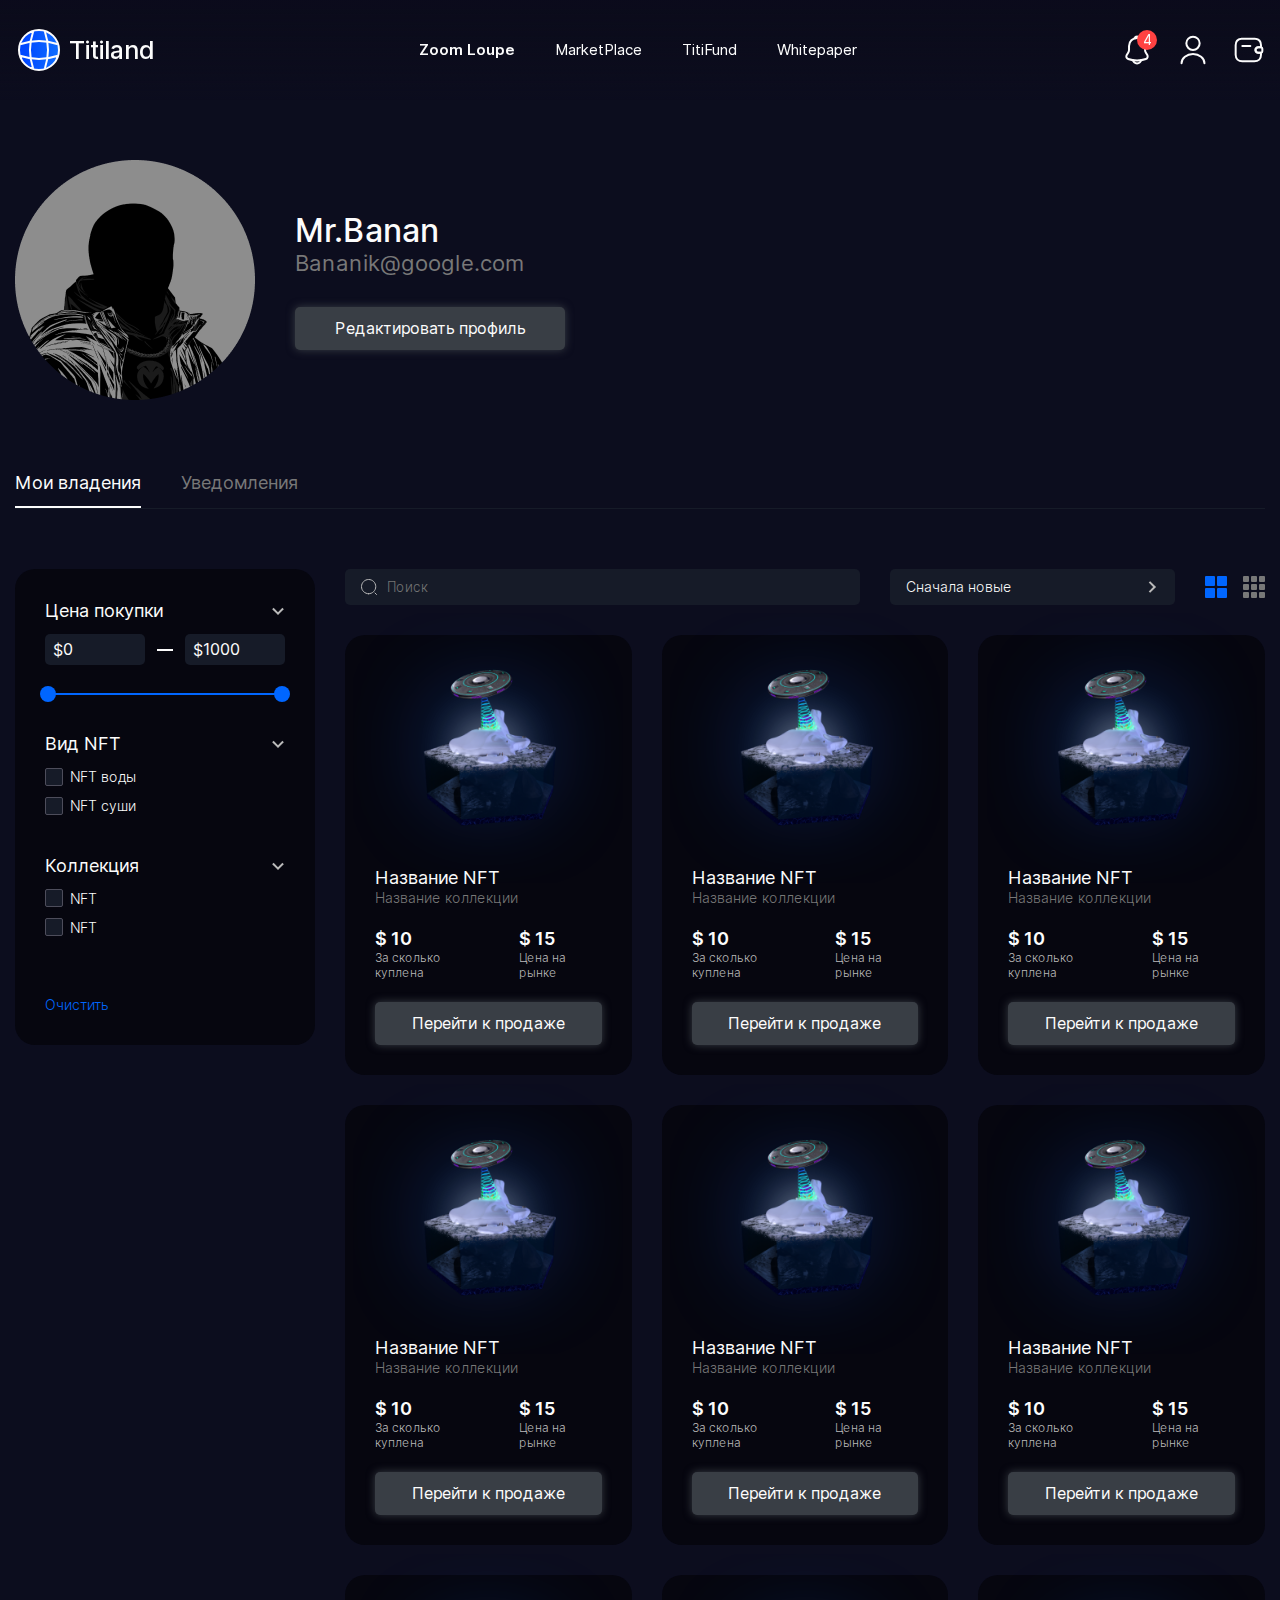
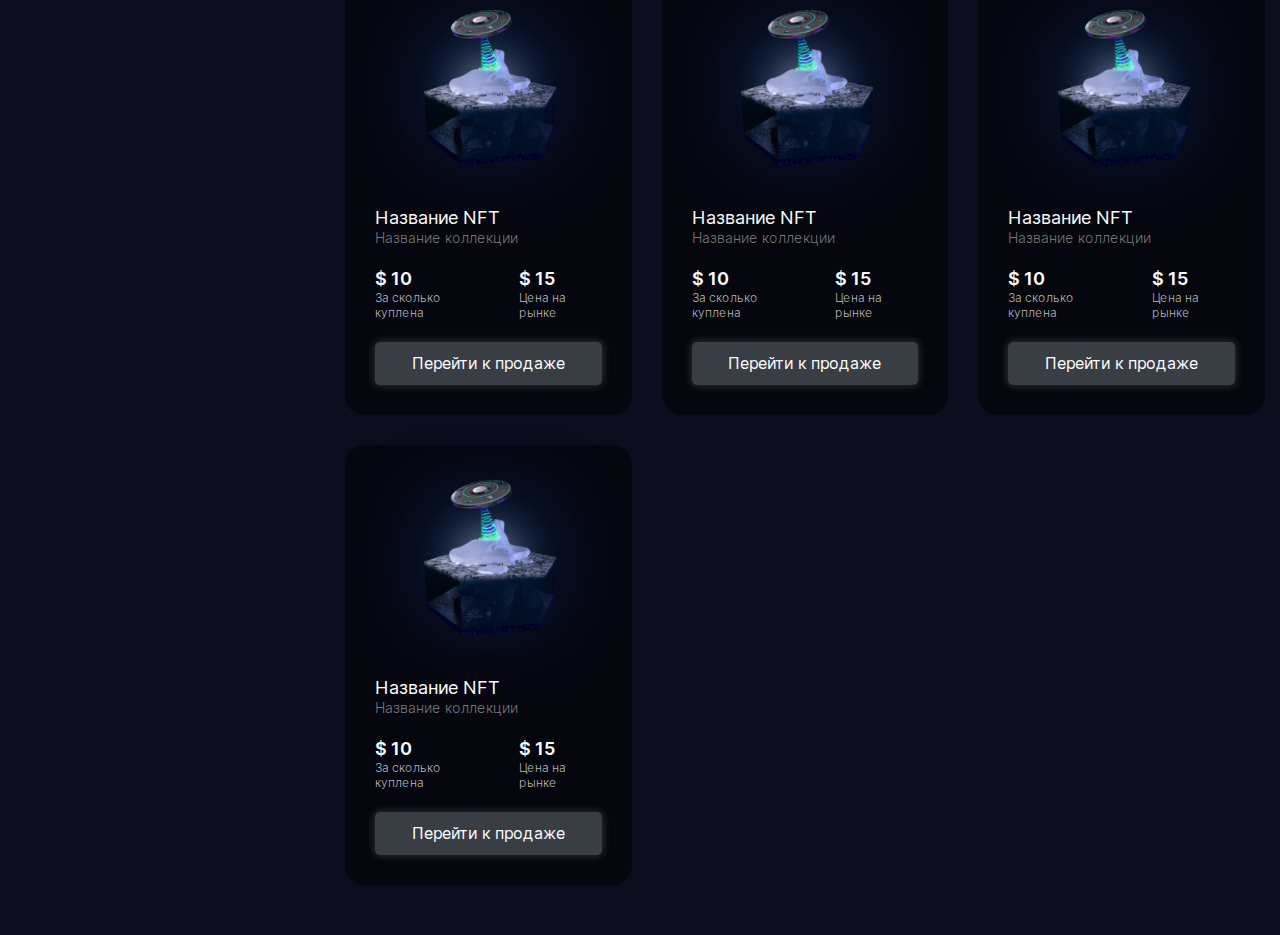
==== commit 7c1530ee: "fix" ====
--- a/profile.html
+++ b/profile.html
@@ -22,7 +22,7 @@
                     </div>
                 </a>
                 <div class="header__menu menu">
-                    <a class="menu__item active" href="/">Zoom Loupe</a>
+                    <a class="menu__item active" href="/index.html">Zoom Loupe</a>
                     <a class="menu__item" href="#">MarketPlace</a>
                     <a class="menu__item" href="titifund.html">TitiFund</a>
                     <a class="menu__item" href="#">Whitepaper</a>
--- a/css/style.css
+++ b/css/style.css
@@ -241,9 +241,19 @@
   white-space: nowrap;
 }
 
+.btn:hover {
+  background: #106ffd;
+  box-shadow: 0px 0px 8px #106ffd;
+}
+
 .btn-grey {
   background: #393E45;
   box-shadow: 0px 0px 8px #393E45;
+}
+
+.btn-grey:hover {
+  background: #46494e;
+  box-shadow: 0px 0px 8px #46494e;
 }
 
 .closebtn {
@@ -297,6 +307,7 @@
 
 .wrapper {
   min-height: 100%;
+  margin-left: calc(100vw - 100%);
 }
 
 .main {
@@ -322,6 +333,7 @@
 */
 /*///////////////////////// Хедр /////////////////////////*/
 .header {
+  margin-left: calc(100vw - 100%);
   position: fixed;
   z-index: 5;
   top: 0;
@@ -505,6 +517,7 @@
   bottom: 0;
   left: 0;
   width: 100%;
+  margin-left: calc(100vw - 100%);
 }
 
 .footer__container {
@@ -596,7 +609,7 @@
   flex-direction: column;
   align-items: center;
 
-  background: rgba(5, 5, 12, 0.9);
+  background: rgba(5, 5, 12, 0.98);
   border-radius: 20px;
 }
 
@@ -660,7 +673,7 @@
   top: 50%;
   transform: translate(-50%, -50%);
 
-  background: rgba(5, 5, 12, 0.9);
+  background: rgba(5, 5, 12, 0.98);
   border-radius: 20px;
   padding: 30px;
   width: min(410px, 100%);
@@ -794,7 +807,7 @@
   top: 50%;
   transform: translate(-50%, -50%);
 
-  background: rgba(5, 5, 12, 0.9);
+  background: rgba(5, 5, 12, 0.98);
   border-radius: 20px;
   padding: 30px;
   width: min(543px, 100%);
@@ -850,10 +863,12 @@
 
 .price-nft-card {
   display: flex;
-  gap: 32px;
-}
-
-.price-nft-card__item {}
+  flex-wrap: wrap;
+}
+
+.price-nft-card__item:first-child {
+  margin: 0 32px 15px 0;
+}
 
 .price-nft-card__value {
   font-weight: 700;
@@ -927,6 +942,10 @@
   margin: 12px 0 0 0;
 }
 
+.my .nft-card__status {
+  background: #0066FF;
+}
+
 /*///////////////////////// Карточка продукта /////////////////////////*/
 /*
 //
@@ -935,7 +954,7 @@
 .minting {
   width: min(610px, 100%);
   padding: 60px 0;
-  background: rgba(5, 5, 12, 0.9);
+  background: rgba(5, 5, 12, 0.98);
   border-radius: 20px;
 
   position: absolute;
@@ -1123,7 +1142,7 @@
   visibility: hidden;
   transition: transform 0.5s linear, visibility 0.5s ease;
 
-  background: rgba(5, 5, 12, 0.9);
+  background: rgba(5, 5, 12, 0.98);
   border-radius: 20px;
 
   overflow: hidden;
@@ -1190,6 +1209,7 @@
   right: 15px;
   width: 352px;
   height: 100px;
+  pointer-events: none;
 }
 
 .notification__body {
@@ -1199,7 +1219,7 @@
 
   position: fixed;
 
-  background: rgba(5, 5, 12, 0.9);
+  background: rgba(5, 5, 12, 0.98);
   border-radius: 20px;
 
   display: flex;
@@ -1211,6 +1231,13 @@
   overflow: hidden;
 }
 
+.notification .active,
+.wallet .active {
+  transform: translateX(0);
+  visibility: visible;
+  pointer-events: all;
+}
+
 .notification__title {
   font-weight: 500;
   font-size: 26px;
@@ -1224,7 +1251,7 @@
   flex-direction: column;
   flex-wrap: wrap;
   flex: 1 1 auto;
-  overflow: auto;
+  overflow: hidden;
   -ms-overflow-style: none;
   scrollbar-width: none;
 }
@@ -1323,12 +1350,6 @@
   .notification__name {
     font-size: 16px;
   }
-}
-
-.notification .active,
-.wallet .active {
-  transform: translateX(0);
-  visibility: visible;
 }
 
 /*///////////////////////// Уведомления /////////////////////////*/
@@ -1499,6 +1520,10 @@
   font-size: 18px;
   line-height: 22px;
   color: #787878;
+}
+
+.p-menu__item:not(.active):hover {
+  color: #BABABA;
 }
 
 .p-menu__item.active {
@@ -1607,10 +1632,11 @@
   height: 6px;
   position: relative;
   transition: all 0.4s ease;
+  transform: rotate(-90deg);
 }
 
 .filter__btn.active span {
-  transform: rotate(90deg);
+  transform: rotate(0);
 }
 
 .filter__btn span::after {
@@ -1925,7 +1951,7 @@
   width: 14px;
   position: absolute;
   top: 50%;
-  transform: translateY(-50%) rotate(90deg);
+  transform: translateY(-50%) rotate(-90deg);
   right: 16px;
   transition: transform 0.3s ease;
 }
@@ -1964,7 +1990,7 @@
   cursor: pointer;
   height: 100%;
   width: 100%;
-  
+
   display: flex;
   align-items: center;
 }
@@ -2291,7 +2317,7 @@
   align-items: start;
 }
 
-.p-notification__input {
+.p-notification__input:not(:first-child) {
   margin: 20px 0 0 0;
 }
 
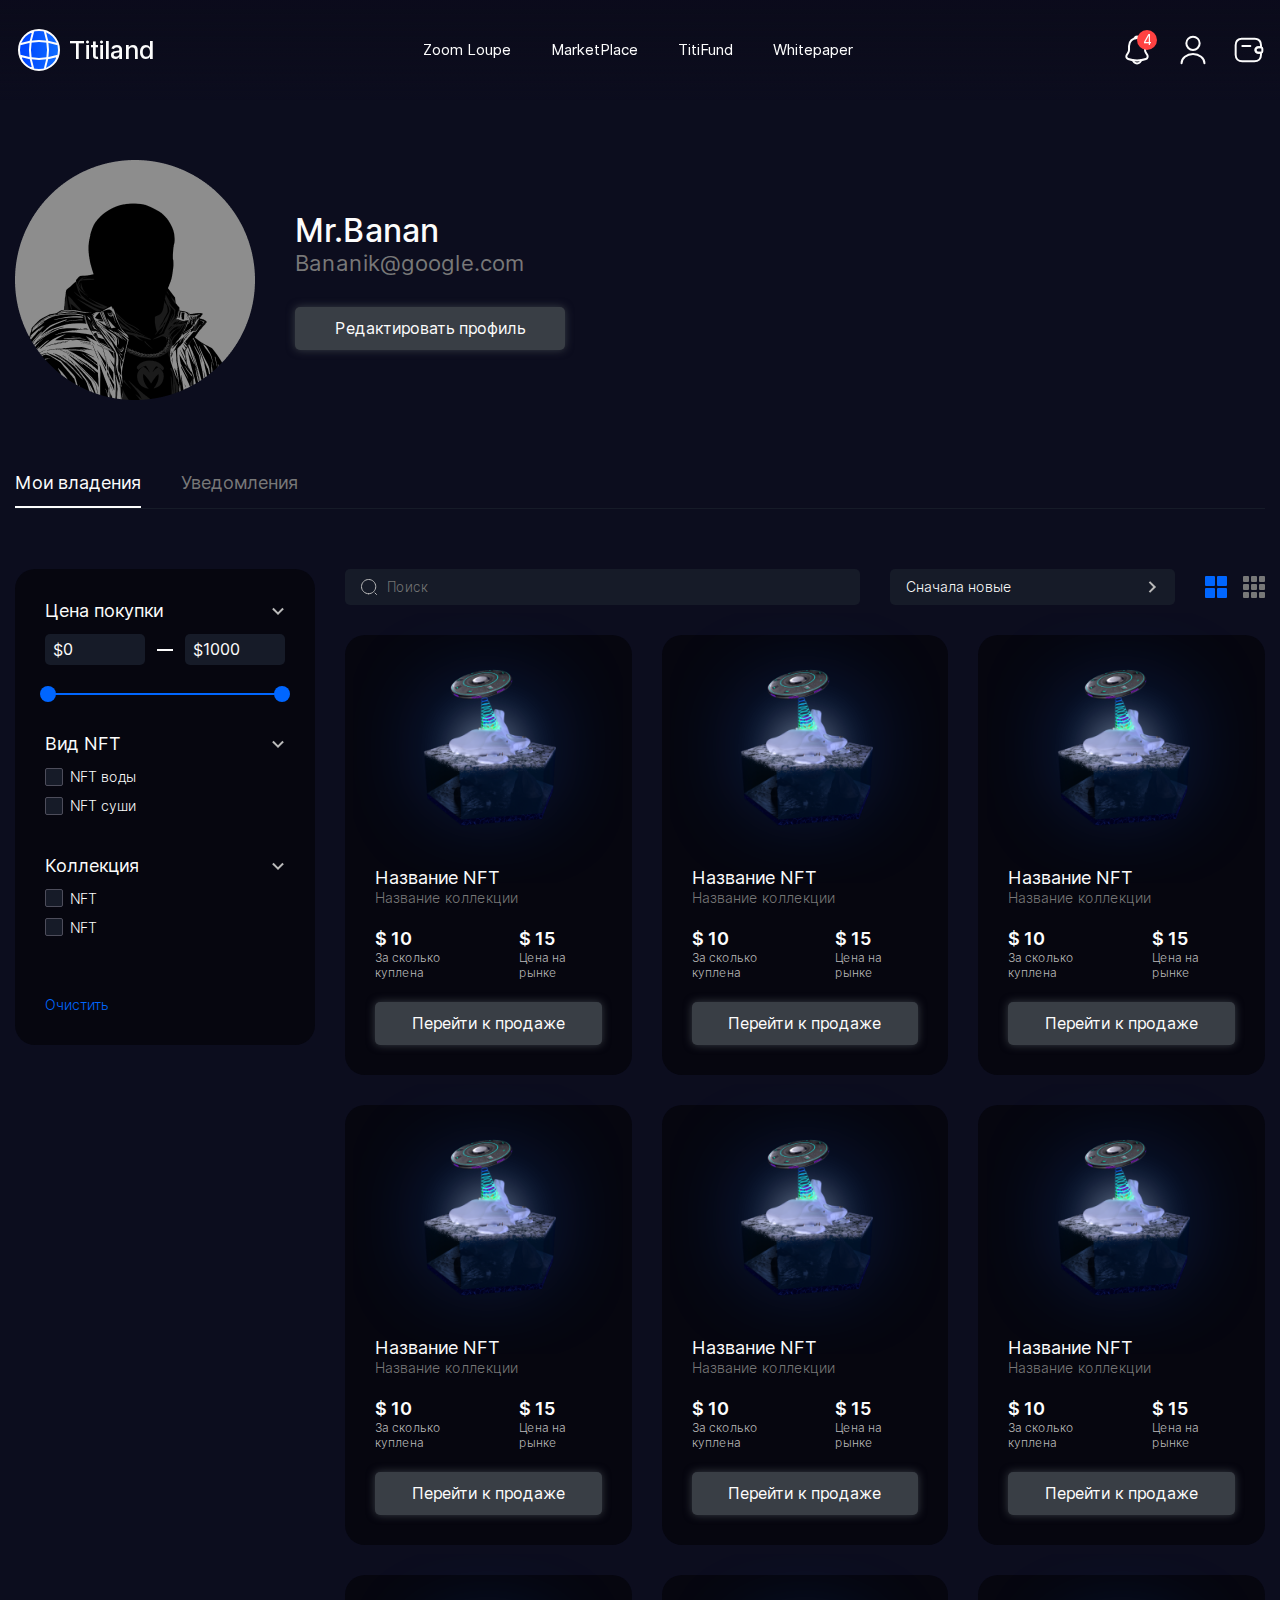
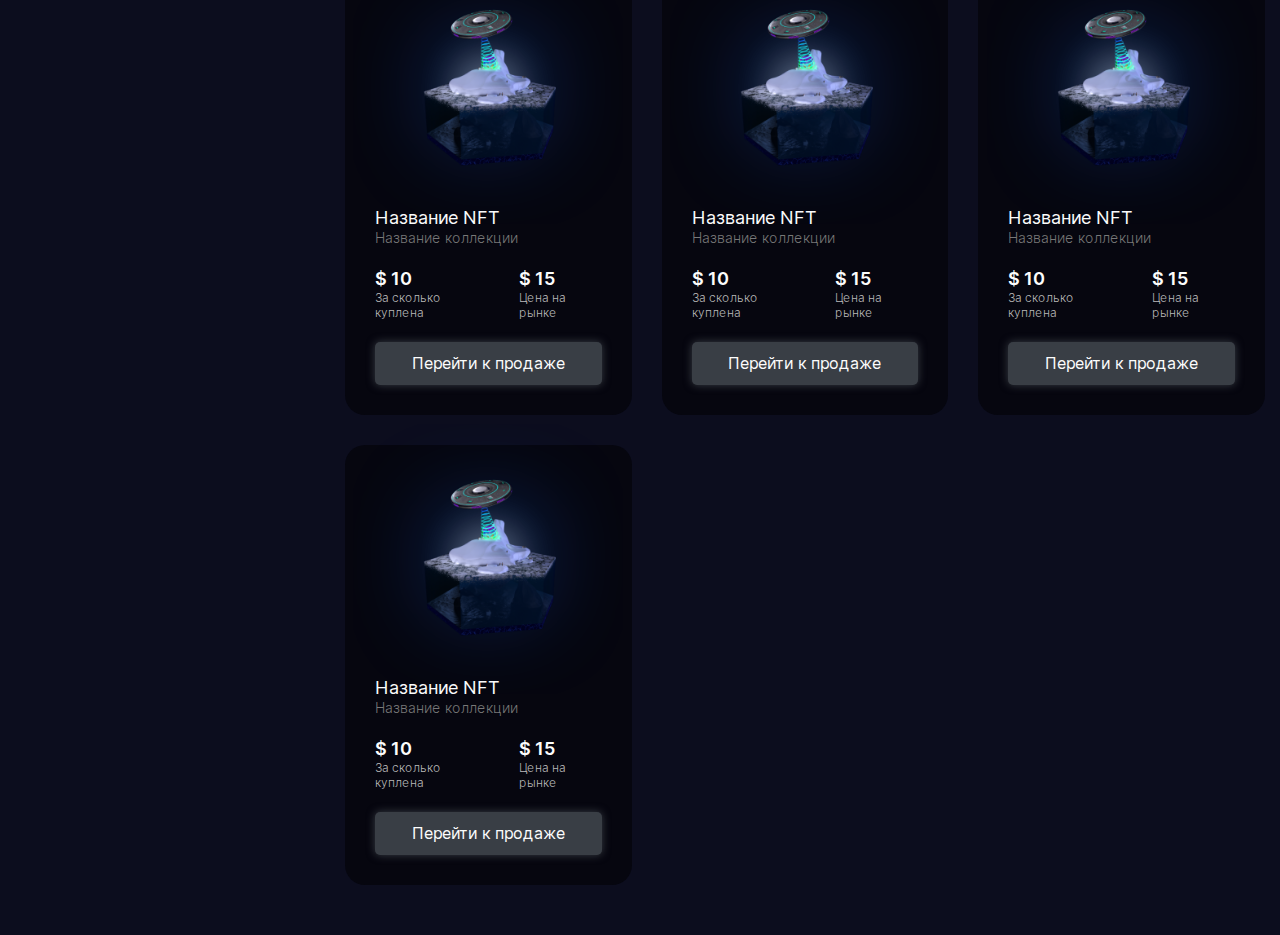
==== commit 60ece340: "fix" ====
--- a/profile.html
+++ b/profile.html
@@ -13,7 +13,7 @@
     <div class="wrapper tf">
         <header class="header">
             <div class="header__container">
-                <a class="header__logo logo" href="#">
+                <a class="header__logo logo" href="index.html">
                     <div class="logo__image">
                         <img src="img/logo.svg" alt="Лого">
                     </div>
@@ -22,7 +22,7 @@
                     </div>
                 </a>
                 <div class="header__menu menu">
-                    <a class="menu__item active" href="/index.html">Zoom Loupe</a>
+                    <a class="menu__item" href="#">Zoom Loupe</a>
                     <a class="menu__item" href="#">MarketPlace</a>
                     <a class="menu__item" href="titifund.html">TitiFund</a>
                     <a class="menu__item" href="#">Whitepaper</a>
--- a/css/style.css
+++ b/css/style.css
@@ -321,6 +321,7 @@
   width: 100%;
   height: 100%;
   position: relative;
+  overflow: hidden;
 }
 
 .overflow--hide {
@@ -387,10 +388,17 @@
   font-size: 15px;
   line-height: calc(18/15);
   white-space: nowrap;
+  transition: all 0.2s ease;
 }
 
 .menu__item.active {
   font-weight: 700;
+  color: #61A0FF;
+}
+
+.menu__item:not(.active):hover {
+  color: #98C1FF;
+  transform: scale(1.05);
 }
 
 .header__button {
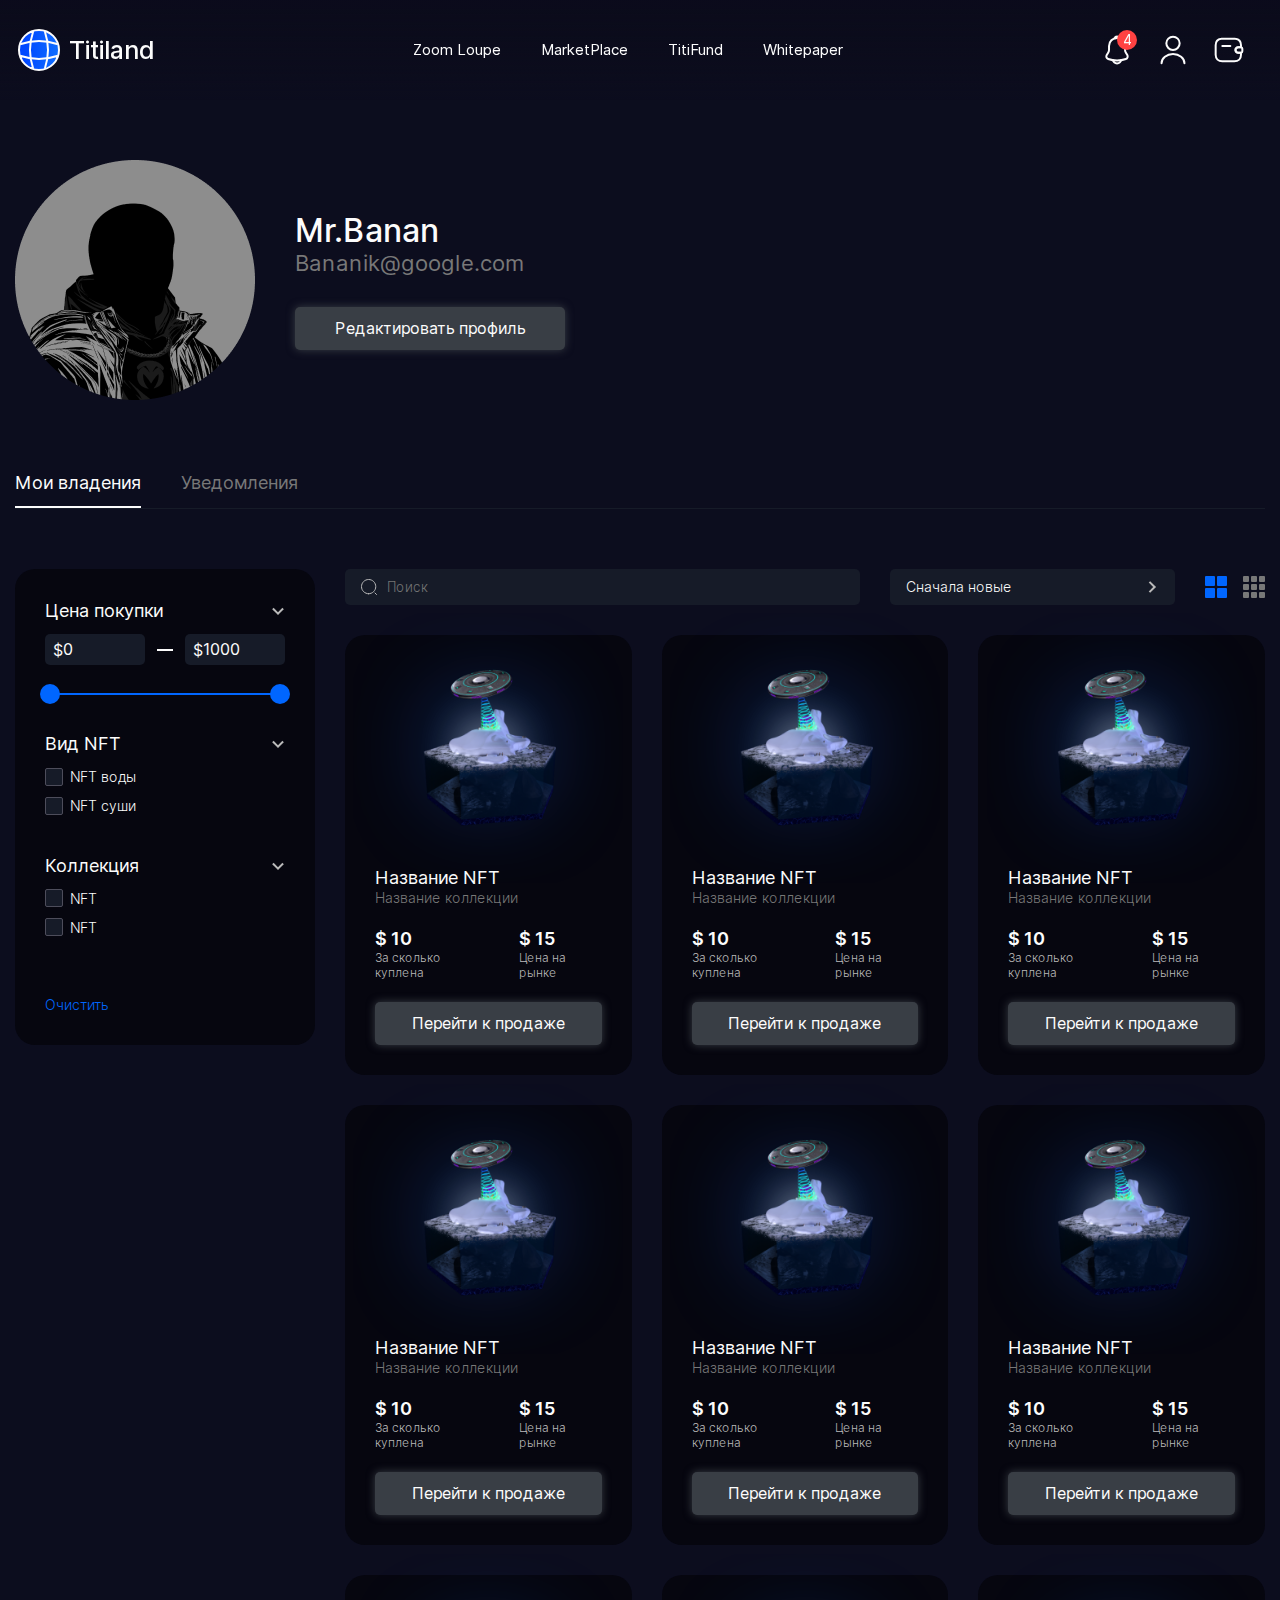
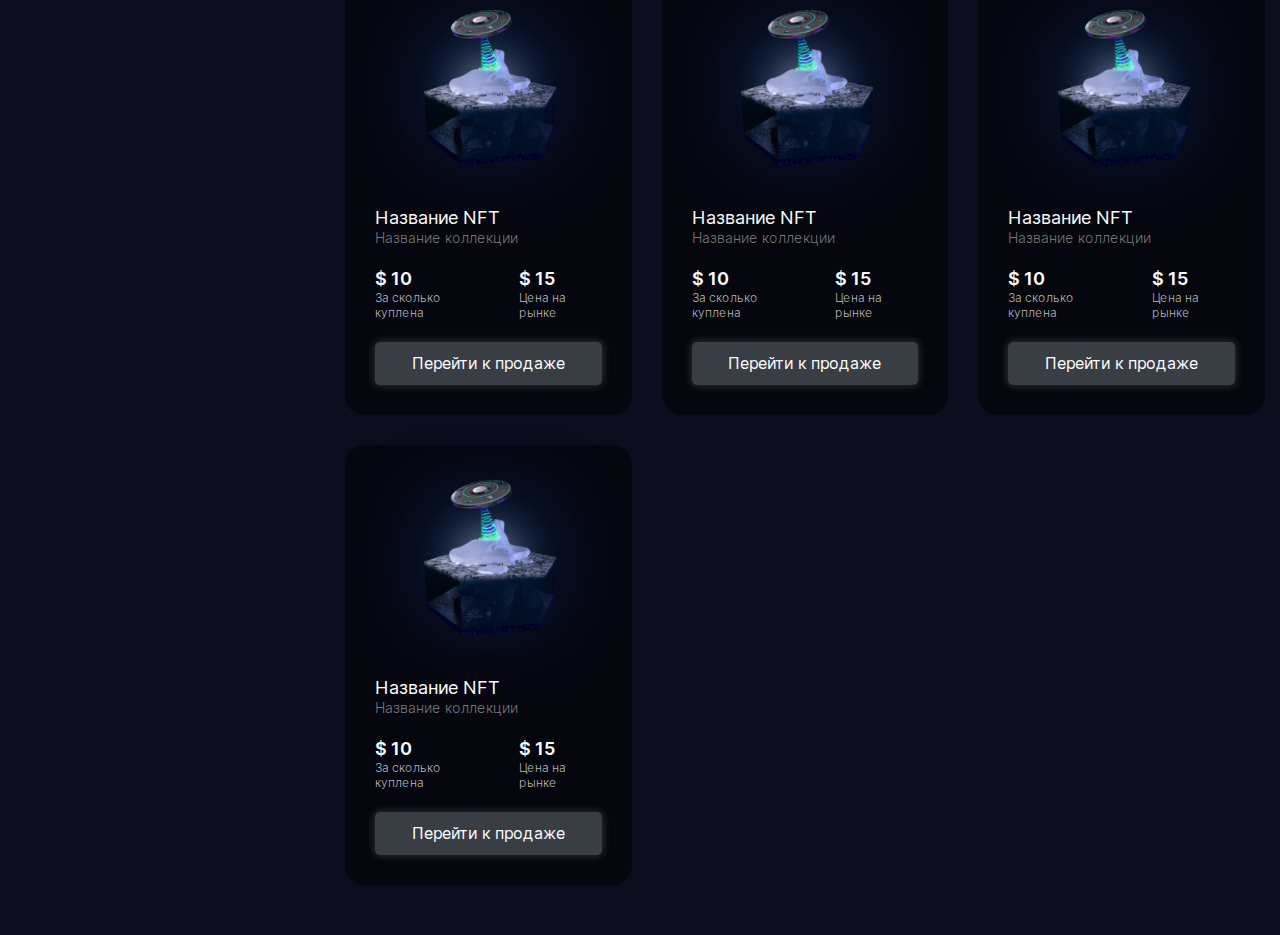
==== commit 987bbcaa: "fixes" ====
--- a/profile.html
+++ b/profile.html
@@ -47,7 +47,7 @@
             </div>
         </header>
         <main class="main-profile">
-            <div class="main__container">
+            <div class="main-profile__container">
                 <div class="wallet">
                     <div class="wallet__body">
                         <div class="closebtn"></div>
@@ -158,8 +158,8 @@
                                         <div class="filter__slider-progress">
                                         </div>
                                         <div class="filter__slider--range">
-                                            <input type="range" class="max-value" value="0" min="0" max="1000">
-                                            <input type="range" class="min-value" value="1000" min="0" max="1000">
+                                            <input type="range" class="max-value" step="0.1" value="0" min="0" max="1000">
+                                            <input type="range" class="min-value" step="0.1" value="1000" min="0" max="1000">
                                         </div>
                                     </div>
                                 </div>
--- a/css/style.css
+++ b/css/style.css
@@ -87,6 +87,7 @@
   font-size: 100%;
   line-height: 1;
   font-size: 14px;
+  overscroll-behavior: none;
   -ms-text-size-adjust: 100%;
   -moz-text-size-adjust: 100%;
   -webkit-text-size-adjust: 100%;
@@ -242,8 +243,8 @@
 }
 
 .btn:hover {
-  background: #106ffd;
-  box-shadow: 0px 0px 8px #106ffd;
+  background: #1672fc;
+  box-shadow: 0px 0px 8px #1672fc;
 }
 
 .btn-grey {
@@ -334,7 +335,7 @@
 */
 /*///////////////////////// Хедр /////////////////////////*/
 .header {
-  margin-left: calc(100vw - 100%);
+  padding-right: calc(20px - (100vw - 100%));
   position: fixed;
   z-index: 5;
   top: 0;
@@ -478,8 +479,9 @@
     display: block;
   }
 
-  .header__logo {
+  .header__icons {
     flex: 1 1 auto;
+    justify-content: end;
   }
 
   .menu {
@@ -496,7 +498,7 @@
 
     background: rgba(5, 5, 12, 1);
 
-    transition: transform 0.8s ease, opacity 0.8s ease;
+    transition: transform 0.6s ease, opacity 0.6s ease;
     transform: translate(0, -100%);
   }
 
@@ -575,6 +577,11 @@
   border-radius: 50%;
 }
 
+.footer__buttons a:hover {
+  background: #1672fc;
+  box-shadow: 0px 0px 8px #1672fc;
+}
+
 @media screen and (max-width: 768px) {
   .footer {
     padding: 25px 0;
@@ -1018,10 +1025,25 @@
   color: #BABABA;
 }
 
-.minting__value {
+span.minting__value {
   font-weight: 700;
   font-size: 16px;
-  line-height: 1;
+}
+
+input.minting__value {
+  font-weight: 700;
+  font-size: 16px;
+  background: transparent;
+  color: #fcfcfc;
+  text-align: center;
+
+  max-width: 20px;
+  -moz-appearance: textfield;
+}
+
+input.minting__value::-webkit-inner-spin-button,
+input.minting__value::-webkit-outer-spin-button {
+  display: none;
 }
 
 .minting__count .minting__value {
@@ -1030,6 +1052,11 @@
 
 .plus,
 .minus {
+  -moz-user-select: none;
+  -webkit-user-select: none;
+  -ms-user-select: none;
+  user-select: none;
+
   width: 16px;
   height: 16px;
   border-radius: 50%;
@@ -1042,7 +1069,6 @@
   position: relative;
 
   line-height: 0;
-  cursor: pointer;
 }
 
 .plus::after,
@@ -1081,6 +1107,7 @@
 
 .plus.active,
 .minus.active {
+  cursor: pointer;
   border-color: #fcfcfc;
 }
 
@@ -1148,7 +1175,7 @@
 
   transform: translateX(200%);
   visibility: hidden;
-  transition: transform 0.5s linear, visibility 0.5s ease;
+  transition: transform 0.3s ease, visibility 0.3s ease;
 
   background: rgba(5, 5, 12, 0.98);
   border-radius: 20px;
@@ -1189,6 +1216,7 @@
     left: 0;
     width: 100%;
     padding: 30px 16px;
+    transform: translateY(200%);
   }
 
   .wallet__title {
@@ -1234,7 +1262,7 @@
   flex-direction: column;
   transform: translateX(200%);
   visibility: hidden;
-  transition: transform 0.5s linear, visibility 0.5s ease;
+  transition: transform 0.3s ease, visibility 0.3s ease;
 
   overflow: hidden;
 }
@@ -1342,6 +1370,10 @@
     height: min(590px, calc(100vh - 190px));
   }
 
+  .notification__body {
+    transform: translateY(200%);
+  }
+
   .notification__title {
     padding: 16px 30px;
     font-size: 20px;
@@ -1474,6 +1506,12 @@
 //
 */
 /*///////////////////////// Профиль /////////////////////////*/
+.main-profile__container {
+  width: 100%;
+  height: 100%;
+  position: relative;
+}
+
 .profile {
   padding: 160px 0 60px 0;
   display: flex;
@@ -1562,8 +1600,8 @@
   .profile {
     flex-wrap: wrap;
     gap: 12px;
-    padding: 10px 0;
-    margin: 100px 0 20px 0;
+    padding: 110px 0 10px 0;
+    margin: 0 0 20px 0;
   }
 
   .profile__button {
@@ -1877,8 +1915,8 @@
 }
 
 input[type="range"]::-webkit-slider-thumb {
-  width: 16px;
-  height: 16px;
+  width: 20px;
+  height: 20px;
   background: #0066FF;
   border-radius: 50%;
   pointer-events: auto;
@@ -1886,8 +1924,8 @@
 }
 
 input[type="range"]::-moz-range-thumb {
-  width: 16px;
-  height: 16px;
+  width: 20px;
+  height: 20px;
   background: #0066FF;
   border-radius: 50%;
   pointer-events: auto;
@@ -2242,12 +2280,12 @@
 
     z-index: 7;
     right: 15px;
-    top: 15px;
+    top: 50%;
     left: auto;
     z-index: 5;
-    transform: translateX(200%);
+    transform: translate(200%, -50%);
     visibility: hidden;
-    transition: transform 0.5s linear;
+    transition: transform 0.3s ease;
   }
 
   .filter .filter__title,
@@ -2256,7 +2294,7 @@
   }
 
   .filter.active {
-    transform: translateX(0);
+    transform: translate(0, -50%);
     visibility: visible;
   }
 
@@ -2298,11 +2336,15 @@
   }
 
   .filter {
+    transform: translateY(200%);
     top: auto;
     left: 0;
     right: auto;
     bottom: 0;
     width: 100%;
+  }
+  .filter.active {
+    transform: translateY(0);
   }
 }
 
@@ -2409,12 +2451,52 @@
 }
 
 @media (hover: none) {
+  .btn:hover {
+    background: #0066FF;
+    box-shadow: 0px 0px 8px #0066FF;
+  }
+
+  .btn-grey:hover {
+    background: #393E45;
+    box-shadow: 0px 0px 8px #393E45;
+  }
+
+  .btn:active {
+    background: #1672fc;
+    box-shadow: 0px 0px 8px #1672fc;
+  }
+
+  .btn-grey:active {
+    background: #46494e;
+    box-shadow: 0px 0px 8px #46494e;
+  }
+
+  .menu__item:not(.active):hover {
+    color: #fcfcfc;
+    transform: scale(1);
+  }
+
+  .menu__item:not(.active):active {
+    color: #98C1FF;
+    transform: scale(1.05);
+  }
+
   .notification__item:hover {
     background: transparent;
   }
 
   .notification__item:active {
     background: #161B28;
+  }
+
+  .footer__buttons a:hover {
+    background: linear-gradient(92.61deg, #0047FF 16.48%, #1070FF 100.86%);
+    box-shadow: 0px 0px 8px #0066FF;
+  }
+
+  .footer__buttons a:active {
+    background: #1672fc;
+    box-shadow: 0px 0px 8px #1672fc;
   }
 
   .sort__size-big:not(.active):hover div,
@@ -2436,4 +2518,20 @@
     -ms-user-select: none;
     user-select: none;
   }
+
+  .by-sort__item:hover {
+    background: transparent;
+  }
+
+  .by-sort__item:active {
+    background: rgba(5, 5, 12, 0.9);
+  }
+
+  .p-menu__item:not(.active):hover {
+    color: #fcfcfc;
+  }
+
+  .p-menu__item:not(.active):active {
+    color: #BABABA;
+  }
 }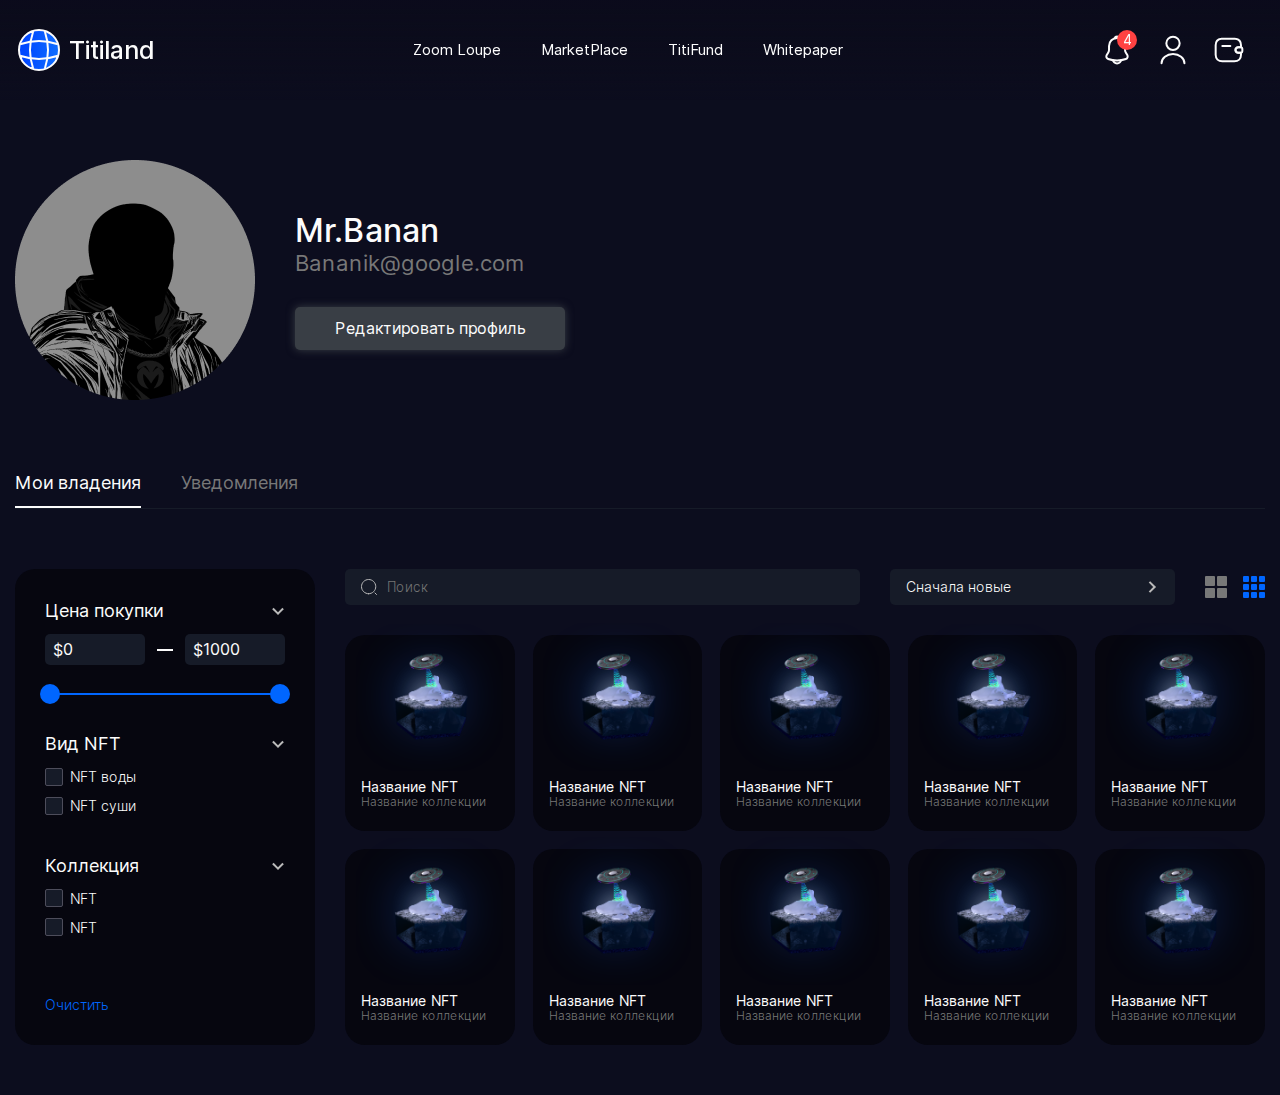
==== commit cf94512f: "fixes" ====
--- a/profile.html
+++ b/profile.html
@@ -158,8 +158,10 @@
                                         <div class="filter__slider-progress">
                                         </div>
                                         <div class="filter__slider--range">
-                                            <input type="range" class="max-value" step="0.1" value="0" min="0" max="1000">
-                                            <input type="range" class="min-value" step="0.1" value="1000" min="0" max="1000">
+                                            <input type="range" class="max-value" step="0.1" value="0" min="0"
+                                                max="1000">
+                                            <input type="range" class="min-value" step="0.1" value="1000" min="0"
+                                                max="1000">
                                         </div>
                                     </div>
                                 </div>
@@ -222,13 +224,13 @@
                             </div>
                             <div class="sort__filter">Фильтр</div>
                             <div class="sort__size">
-                                <div class="sort__size-big active">
-                                    <div></div>
-                                    <div></div>
-                                    <div></div>
-                                    <div></div>
-                                </div>
-                                <div class="sort__size-small">
+                                <div class="sort__size-big ">
+                                    <div></div>
+                                    <div></div>
+                                    <div></div>
+                                    <div></div>
+                                </div>
+                                <div class="sort__size-small active">
                                     <div></div>
                                     <div></div>
                                     <div></div>
@@ -242,7 +244,7 @@
 
                             </div>
                         </div>
-                        <div class="inventory__items">
+                        <div class="inventory__items items-small">
                             <div class="inventory__item item-inventory">
                                 <div class="item-inventory__image bg-image">
                                     <img src="img/nft.png" alt="">
--- a/css/style.css
+++ b/css/style.css
@@ -1025,12 +1025,7 @@
   color: #BABABA;
 }
 
-span.minting__value {
-  font-weight: 700;
-  font-size: 16px;
-}
-
-input.minting__value {
+.minting__value {
   font-weight: 700;
   font-size: 16px;
   background: transparent;
@@ -1041,10 +1036,25 @@
   -moz-appearance: textfield;
 }
 
-input.minting__value::-webkit-inner-spin-button,
-input.minting__value::-webkit-outer-spin-button {
+.minting__value::-webkit-inner-spin-button,
+.minting__value::-webkit-outer-spin-button {
   display: none;
 }
+
+.minting__price .minting__value {
+  max-width: 100%;
+  width: 30px;
+}
+
+.minting__price .minting__value--cont {}
+
+.minting__price .minting__value--cont::before {
+  content: "$";
+  font-weight: 700;
+  font-size: 16px;
+  color: #fcfcfc;
+}
+
 
 .minting__count .minting__value {
   margin: 0 10px;
@@ -1858,18 +1868,11 @@
   background: #8993a1;
   margin: 28px 0 0 0;
   -webkit-touch-callout: none;
-  /* iOS Safari */
   -webkit-user-select: none;
-  /* Safari */
   -khtml-user-select: none;
-  /* Konqueror HTML */
   -moz-user-select: none;
-  /* Old versions of Firefox */
   -ms-user-select: none;
-  /* Internet Explorer/Edge */
   user-select: none;
-  /* Non-prefixed version, currently
-                                  supported by Chrome, Edge, Opera and Firefox */
 }
 
 .filter__slider-progress {
@@ -2343,6 +2346,7 @@
     bottom: 0;
     width: 100%;
   }
+
   .filter.active {
     transform: translateY(0);
   }
